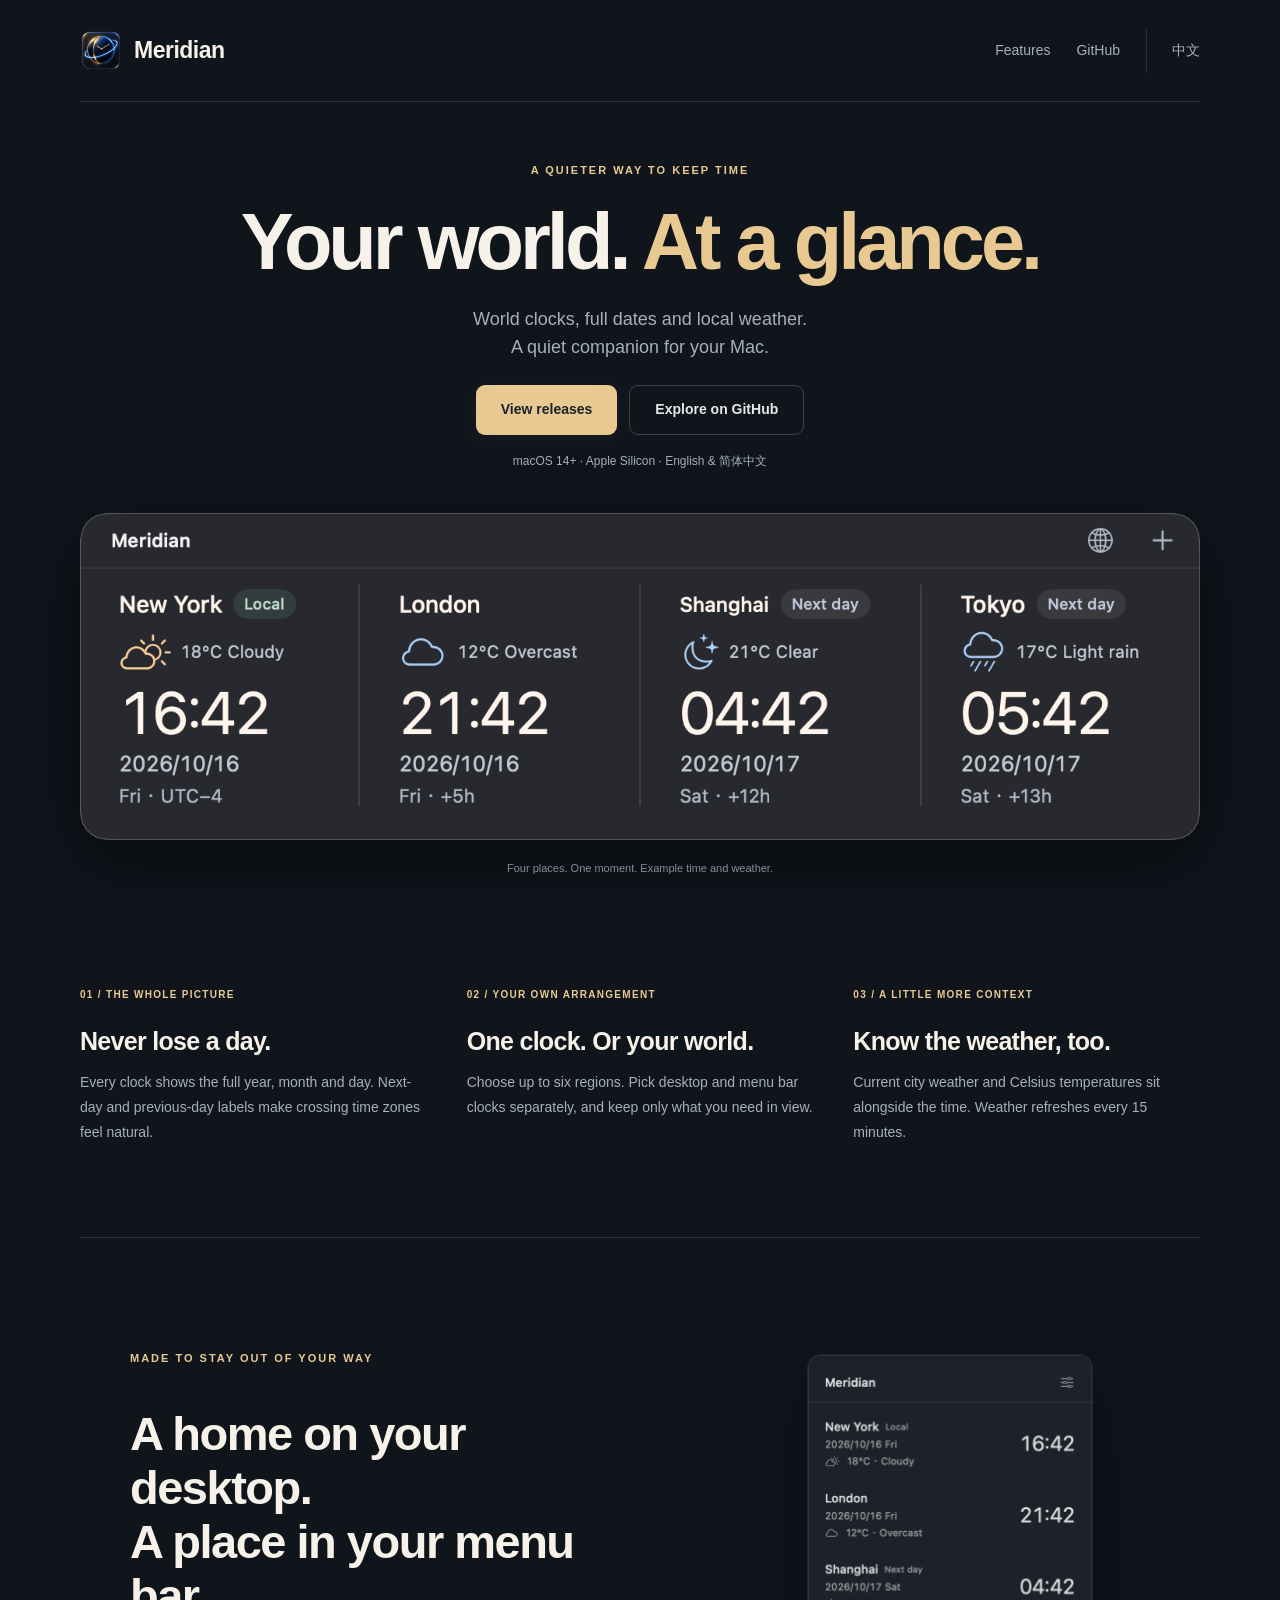
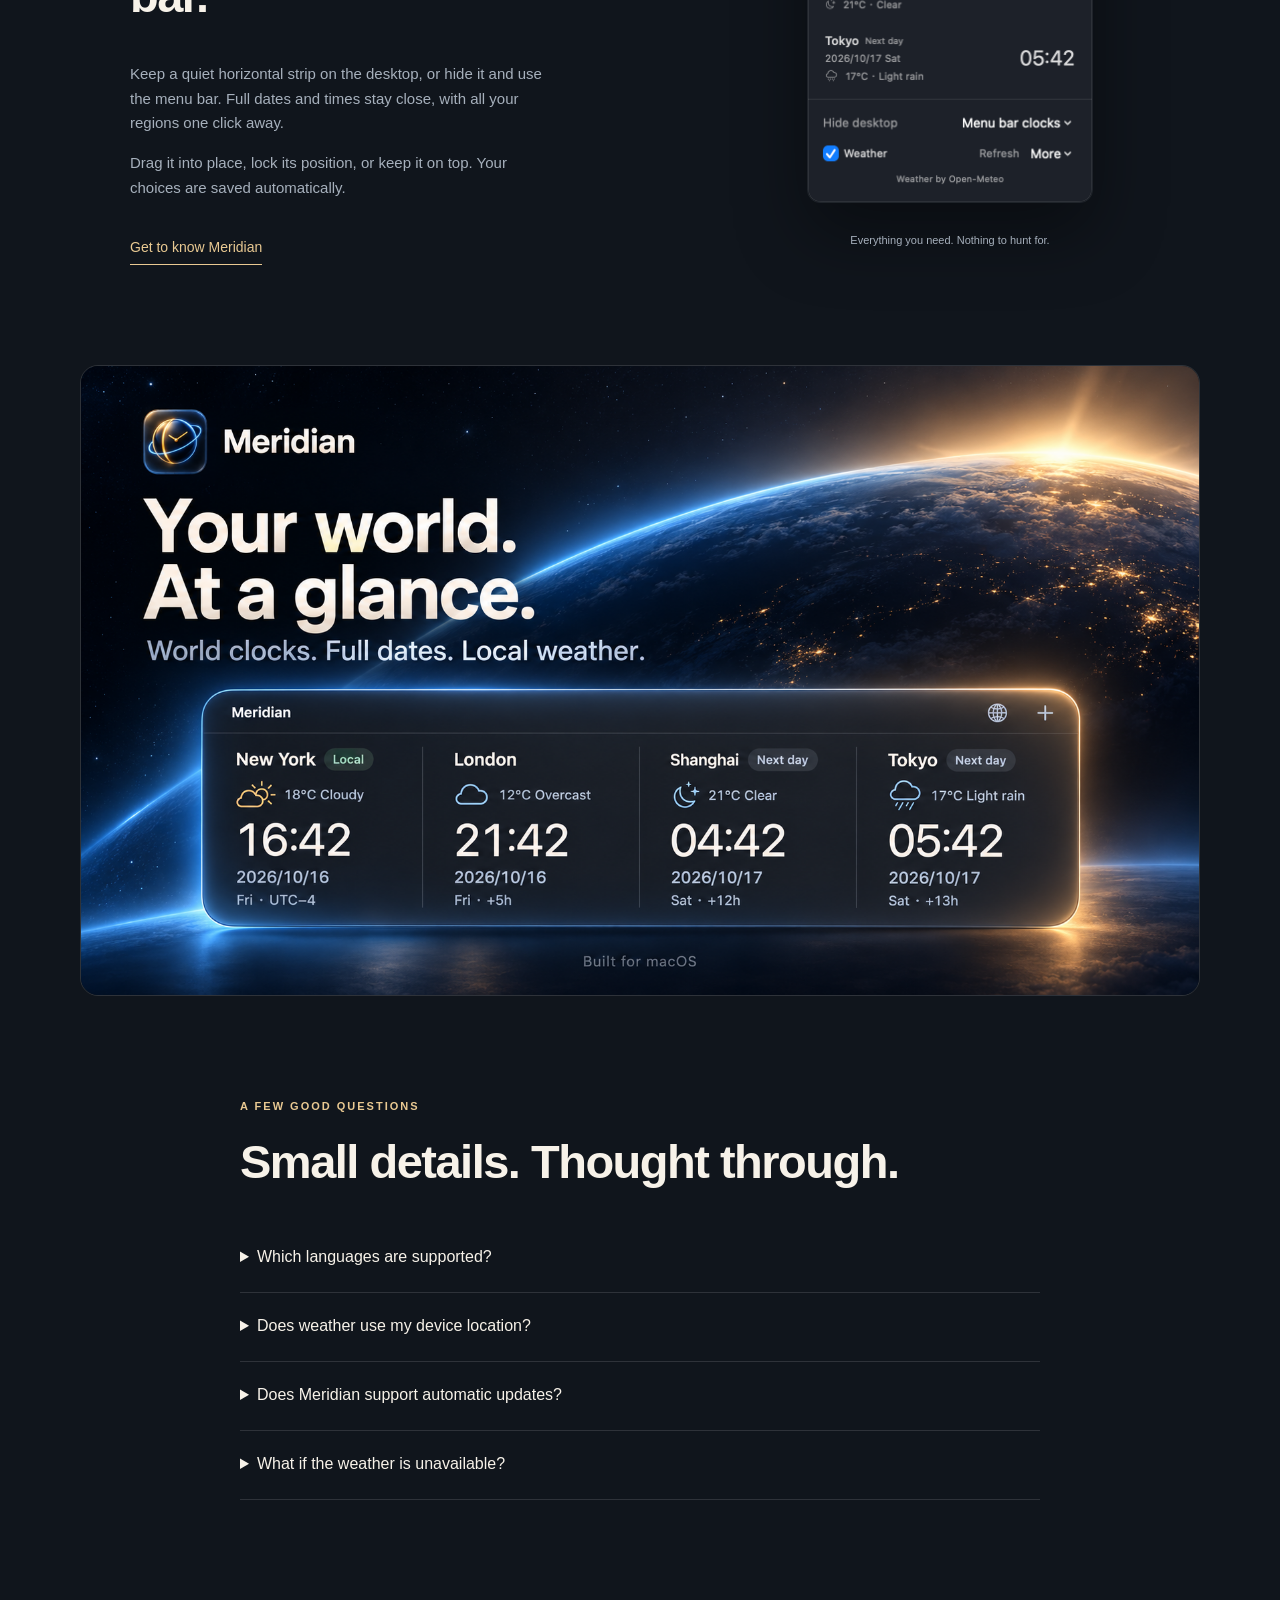
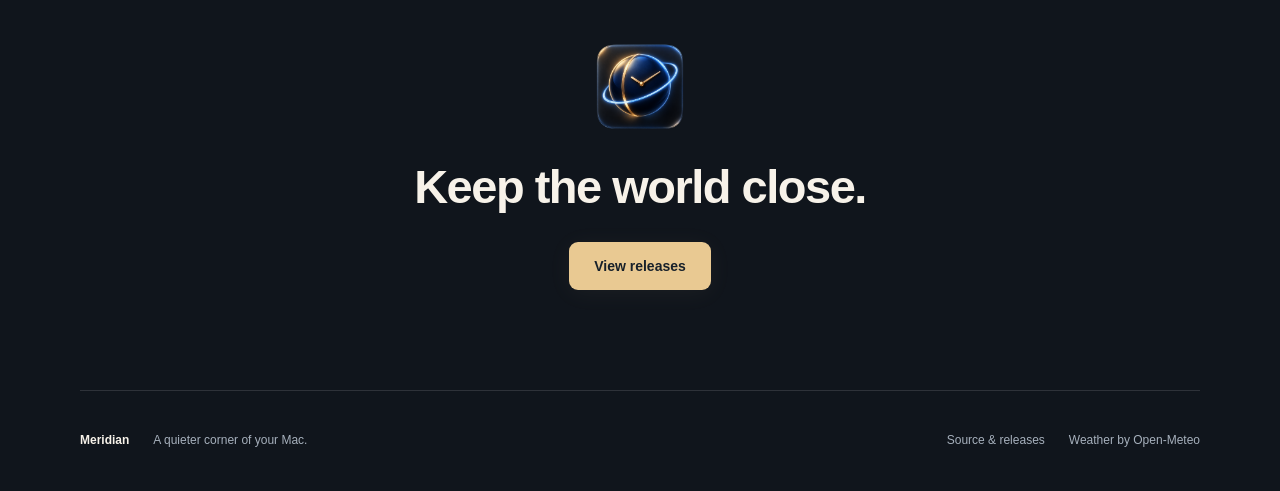
==== docs/index.html @ 450092c9 "Include Sparkle license and verified dropdown screenshot" ====
<!doctype html>
<html lang="en">
<head>
  <meta charset="utf-8"><meta name="viewport" content="width=device-width, initial-scale=1">
  <title>Meridian — Your world. At a glance.</title>
  <meta name="description" content="World clocks, full dates and local weather, on your Mac desktop and menu bar. English and Simplified Chinese.">
  <meta property="og:title" content="Meridian — Your world. At a glance.">
  <meta property="og:description" content="World clocks. Full dates. Local weather. Built for macOS.">
  <meta property="og:type" content="website"><meta property="og:url" content="https://etongle.github.io/Meridian/">
  <meta property="og:image" content="https://etongle.github.io/Meridian/assets/promo-en.png">
  <meta name="twitter:card" content="summary_large_image">
  <link rel="icon" href="assets/app-icon.png" type="image/png">
  <link rel="canonical" href="https://etongle.github.io/Meridian/">
  <link rel="stylesheet" href="style.css"><script defer src="site.js"></script>
</head>
<body>
<a class="skip" href="#main" data-i18n="skip">Skip to content</a>
<header class="nav wrap"><a class="wordmark" href="#" aria-label="Meridian home"><img src="assets/app-icon.png" alt="" width="42" height="42">Meridian</a><nav aria-label="Main navigation"><a href="#features" data-i18n="featuresNav">Features</a><a href="https://github.com/etongle/Meridian">GitHub</a><button id="language" type="button" aria-label="Switch to Simplified Chinese">中文</button></nav></header>
<main id="main">
<section class="hero wrap">
  <p class="eyebrow" data-i18n="eyebrow">A QUIETER WAY TO KEEP TIME</p>
  <h1 data-i18n="headline">Your world.<br><span>At a glance.</span></h1>
  <p class="intro" data-i18n="intro">World clocks, full dates and local weather.<br>A quiet companion for your Mac.</p>
  <div class="actions"><a class="button primary download-link" href="https://github.com/etongle/Meridian/releases" data-i18n="download">View releases</a><a class="button secondary" href="https://github.com/etongle/Meridian" data-i18n="source">Explore on GitHub</a></div>
  <p class="requirements" data-i18n="requirements">macOS 14+ · Apple Silicon · English & 简体中文</p>
  <figure class="product"><img src="assets/widget.png" width="1440" height="420" alt="Meridian desktop widget showing New York, London, Shanghai and Tokyo with full dates and weather"><figcaption data-i18n="caption">Four places. One moment. Example time and weather.</figcaption></figure>
</section>
<section id="features" class="features wrap">
  <article><p class="number">01 / <span data-i18n="feature1Tag">THE WHOLE PICTURE</span></p><h2 data-i18n="feature1Title">Never lose a day.</h2><p data-i18n="feature1">Every clock shows the full year, month and day. Next-day and previous-day labels make crossing time zones feel natural.</p></article>
  <article><p class="number">02 / <span data-i18n="feature2Tag">YOUR OWN ARRANGEMENT</span></p><h2 data-i18n="feature2Title">One clock. Or your world.</h2><p data-i18n="feature2">Choose up to six regions. Pick desktop and menu bar clocks separately, and keep only what you need in view.</p></article>
  <article><p class="number">03 / <span data-i18n="feature3Tag">A LITTLE MORE CONTEXT</span></p><h2 data-i18n="feature3Title">Know the weather, too.</h2><p data-i18n="feature3">Current city weather and Celsius temperatures sit alongside the time. Weather refreshes every 15 minutes.</p></article>
</section>
<section class="story wrap"><div><p class="eyebrow" data-i18n="storyTag">MADE TO STAY OUT OF YOUR WAY</p><h2 data-i18n="storyTitle">A home on your desktop.<br>A place in your menu bar.</h2><p data-i18n="storyBody">Keep a quiet horizontal strip on the desktop, or hide it and use the menu bar. Full dates and times stay close, with all your regions one click away.</p><p data-i18n="storyBody2">Drag it into place, lock its position, or keep it on top. Your choices are saved automatically.</p><a class="text-link" href="https://github.com/etongle/Meridian#getting-started" data-i18n="gettingStarted">Get to know Meridian</a></div><figure class="detail"><img src="assets/widget-popover.png" alt="Meridian menu bar panel with full dates, times and weather" loading="lazy" width="572" height="900"><figcaption data-i18n="detailCaption">Everything you need. Nothing to hunt for.</figcaption></figure></section>
<section class="campaign wrap"><img id="campaign-image" src="assets/promo-en.png" alt="Meridian launch artwork: your world at a glance" loading="lazy" width="1672" height="941"></section>
<section class="faq wrap"><p class="eyebrow" data-i18n="faqTag">A FEW GOOD QUESTIONS</p><h2 data-i18n="faqTitle">Small details. Thought through.</h2>
<details><summary data-i18n="q1">Which languages are supported?</summary><p data-i18n="a1">English is the default. Switch to Simplified Chinese in Settings without restarting the app.</p></details>
<details><summary data-i18n="q2">Does weather use my device location?</summary><p data-i18n="a2">No location permission is requested. Weather comes from Open-Meteo for each clock’s city. The local clock uses the city represented by your system time zone.</p></details>
<details><summary data-i18n="q3">Does Meridian support automatic updates?</summary><p data-i18n="a3">Sparkle powers automatic update checks and optional background downloads. The signed update channel becomes available with the first configured release.</p></details>
<details><summary data-i18n="q4">What if the weather is unavailable?</summary><p data-i18n="a4">Your clocks keep running. Meridian labels unavailable or outdated weather clearly, and you can turn weather off at any time.</p></details>
</section>
<section class="closing wrap"><img src="assets/app-icon.png" width="96" height="96" alt="Meridian app icon" loading="lazy"><h2 data-i18n="closing">Keep the world close.</h2><a class="button primary download-link" href="https://github.com/etongle/Meridian/releases" data-i18n="download">View releases</a></section>
</main>
<footer class="wrap"><span>Meridian</span><p data-i18n="footer">A quieter corner of your Mac.</p><a href="https://github.com/etongle/Meridian" data-i18n="footerSource">Source & releases</a><a href="https://open-meteo.com/" data-i18n="weatherCredit">Weather by Open-Meteo</a></footer>
</body></html>
---- docs/style.css ----
:root{color-scheme:dark;--bg:#10151c;--fg:#f7f2e9;--muted:#a6b0bc;--gold:#e9c992;--line:#ffffff20;font-family:-apple-system,BlinkMacSystemFont,"Segoe UI",sans-serif;scroll-behavior:smooth}*{box-sizing:border-box}body{margin:0;background:var(--bg);color:var(--fg);font-size:16px;line-height:1.65}a{color:inherit;text-decoration:none}button,a,summary{-webkit-tap-highlight-color:transparent}button,summary{cursor:pointer}a:focus-visible,button:focus-visible,summary:focus-visible{outline:2px solid var(--gold);outline-offset:5px}.wrap{width:min(1120px,calc(100% - 64px));margin:auto}.nav{display:flex;align-items:center;justify-content:space-between;min-height:102px;border-bottom:1px solid var(--line)}.wordmark{display:flex;align-items:center;gap:12px;font-size:23px;font-weight:650;letter-spacing:-.5px}.wordmark img{object-fit:contain}nav{display:flex;align-items:center;gap:26px;font-size:14px}nav a,nav button{min-height:44px;display:inline-flex;align-items:center;color:var(--muted);transition:color .18s}nav a:hover,nav button:hover{color:var(--fg)}nav button{border:0;border-left:1px solid var(--line);padding:0 0 0 25px;background:none;font:inherit}.hero{text-align:center;padding-top:86px}.eyebrow,.number{font-size:11px;letter-spacing:2px;font-weight:600;color:var(--gold)}h1{font-size:clamp(64px,8.3vw,108px);line-height:1.04;letter-spacing:-6px;font-weight:600;margin:26px 0}h1 span{color:var(--gold)}.intro{color:var(--muted);font-size:21px;line-height:1.55}.actions{display:flex;gap:12px;justify-content:center;margin-top:30px}.button{display:inline-flex;justify-content:center;align-items:center;padding:12px 25px;border-radius:9px;min-height:48px;font-size:14px;font-weight:600;transition:background .18s,box-shadow .18s}.primary{background:var(--gold);color:#17202a;box-shadow:0 3px 25px #e9c9920e}.primary:hover{background:#f6dcae;box-shadow:0 3px 30px #e9c99225}.secondary{border:1px solid #ffffff30;color:#e3e7ec}.secondary:hover{background:#ffffff09}.requirements{margin-top:17px;font-size:12px;color:var(--muted)}figure{margin:0}.product{margin-top:70px}.product img{display:block;width:100%;height:auto;filter:drop-shadow(0 22px 38px #0007)}figcaption{font-size:11px;color:var(--muted);margin-top:19px}.features{display:grid;grid-template-columns:repeat(3,minmax(0,1fr));gap:40px;padding-top:100px;padding-bottom:92px;border-bottom:1px solid var(--line)}.features h2{font-size:25px;letter-spacing:-.7px;line-height:1.25;margin:22px 0 13px}.features p:not(.number){color:var(--muted);font-size:14px;line-height:1.8;margin:0}.number{font-size:10px;letter-spacing:1.3px}.story{display:grid;grid-template-columns:1.3fr 1fr;gap:100px;align-items:center;padding:100px 50px}.story h2,.faq h2,.closing h2{font-size:clamp(32px,4vw,47px);font-weight:550;letter-spacing:-1.5px;line-height:1.15}.story p:not(.eyebrow){font-size:15px;color:var(--muted);max-width:420px}.text-link{display:inline-block;margin-top:20px;padding-bottom:5px;border-bottom:1px solid var(--gold);font-size:14px;color:var(--gold)}.detail{text-align:center}.detail img{width:min(100%,286px);height:auto;border:1px solid #ffffff10;border-radius:13px;box-shadow:0 30px 70px #0006}.campaign img{width:100%;height:auto;display:block;border:1px solid var(--line);border-radius:18px}.faq{max-width:800px;padding:90px 0 40px}.faq h2{margin-top:20px;margin-bottom:35px}details{border-bottom:1px solid var(--line);padding:20px 0}summary{font-size:16px;min-height:28px}details p{color:var(--muted);font-size:14px;line-height:1.8;max-width:680px}.closing{text-align:center;padding:100px 0}.closing h2{margin:16px 0 28px}.closing img{object-fit:contain}footer{border-top:1px solid var(--line);display:flex;align-items:center;gap:24px;flex-wrap:wrap;padding:28px 0;font-size:12px;color:var(--muted)}footer span{color:var(--fg);font-weight:600}footer p{margin-right:auto}footer a:hover{color:var(--gold)}.skip{position:absolute;left:20px;top:-100px;z-index:10;background:var(--fg);color:var(--bg);padding:10px}.skip:focus{top:10px}@media(max-width:760px){.wrap{width:calc(100% - 40px)}.nav{min-height:86px}nav{gap:16px;font-size:12px}nav button{padding-left:16px}.wordmark{font-size:20px;gap:7px}.wordmark img{width:34px;height:34px}.hero{padding-top:64px}h1{letter-spacing:-3.5px}.intro{font-size:17px}.product{margin-top:45px}.features{grid-template-columns:1fr;gap:35px;padding:65px 0}.features h2{margin-top:12px}.story{grid-template-columns:1fr;gap:45px;padding:65px 0}.story p:not(.eyebrow){max-width:100%}.detail img{max-width:286px}.faq{padding-top:65px}.closing{padding:70px 0}.actions{flex-wrap:wrap}.campaign img{border-radius:10px}footer{gap:12px 20px}footer p{flex-basis:65%;margin:0}nav a:first-child{display:none}}@media(prefers-reduced-motion:reduce){:root{scroll-behavior:auto}*{transition:none!important}}

.icon-detail img{width:280px;max-width:100%;border:0;border-radius:0;box-shadow:none}
@media(min-width:1000px){.hero{padding-top:48px}h1{font-size:clamp(56px,6.2vw,84px);letter-spacing:-4px;margin:22px 0}h1 br{display:none}h1 span{margin-left:.18em}.intro{font-size:18px;margin:16px 0}.actions{margin-top:24px}.product{margin-top:42px}}
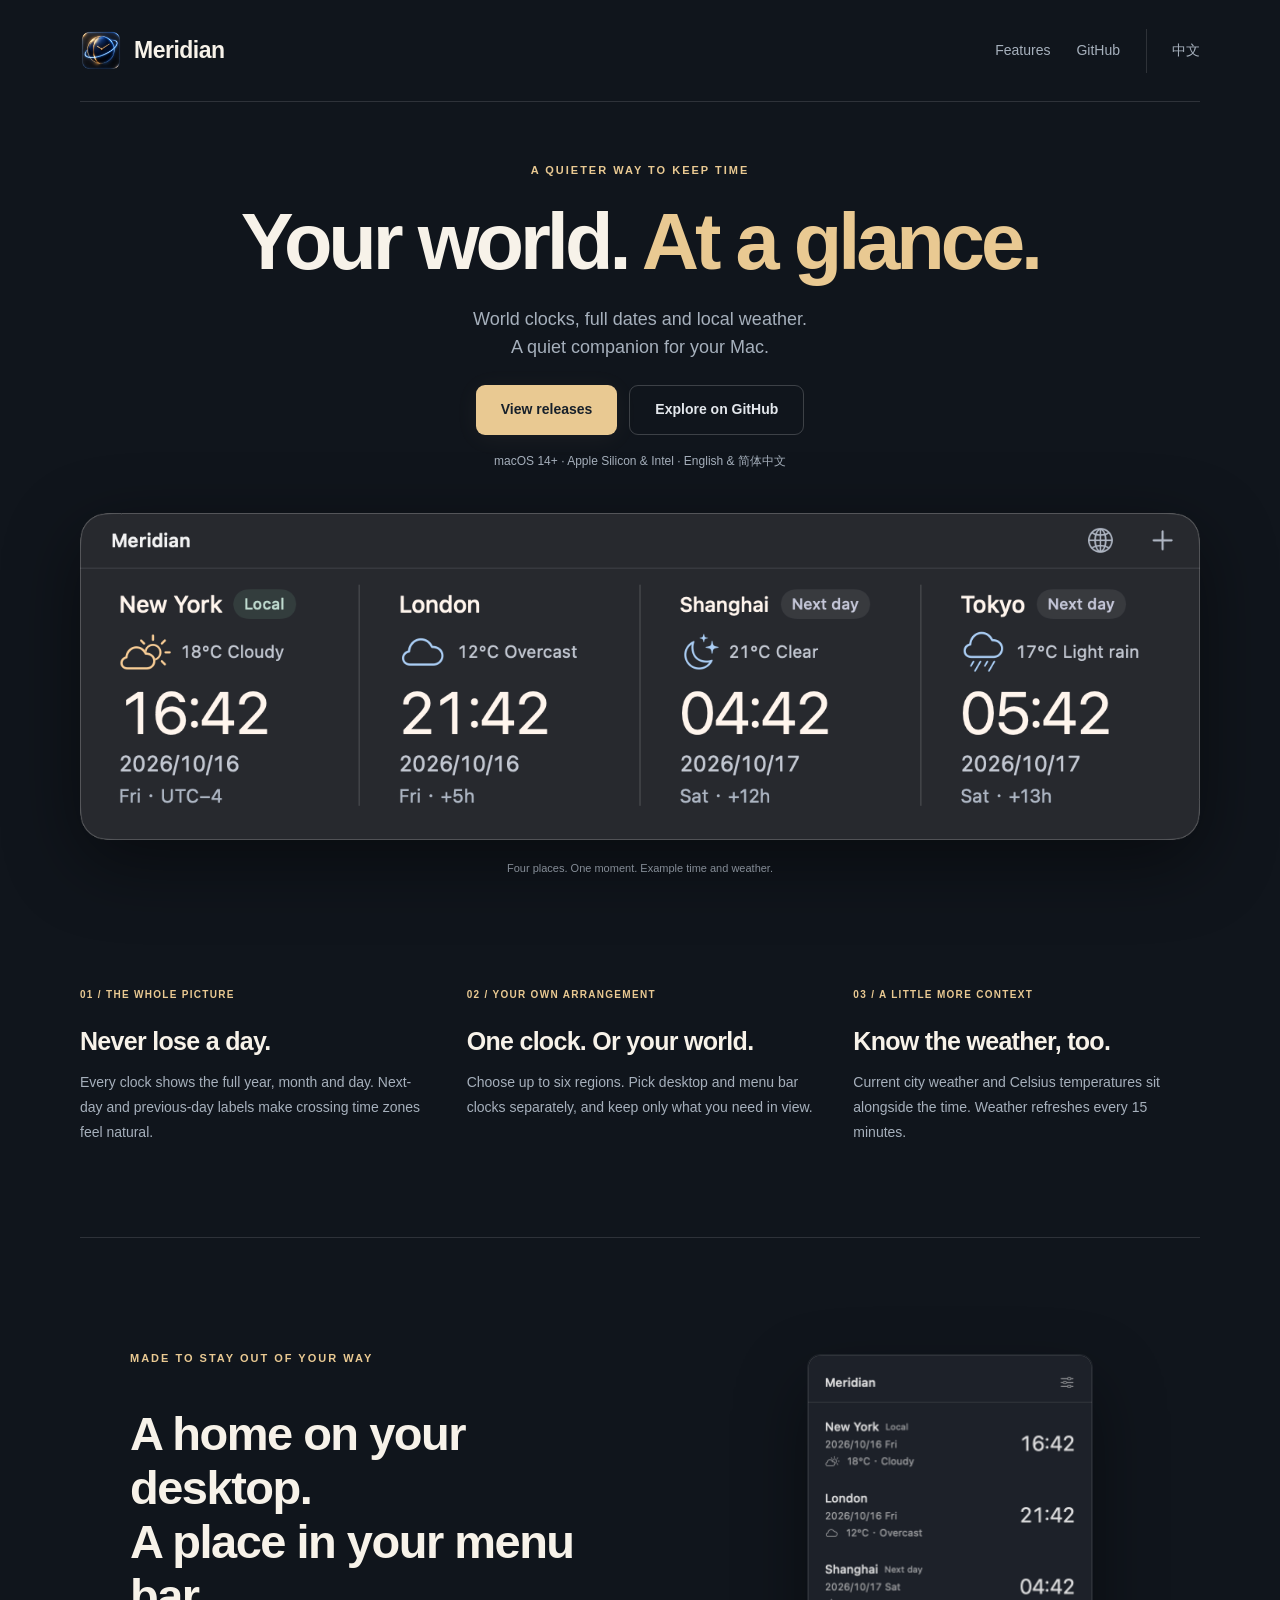
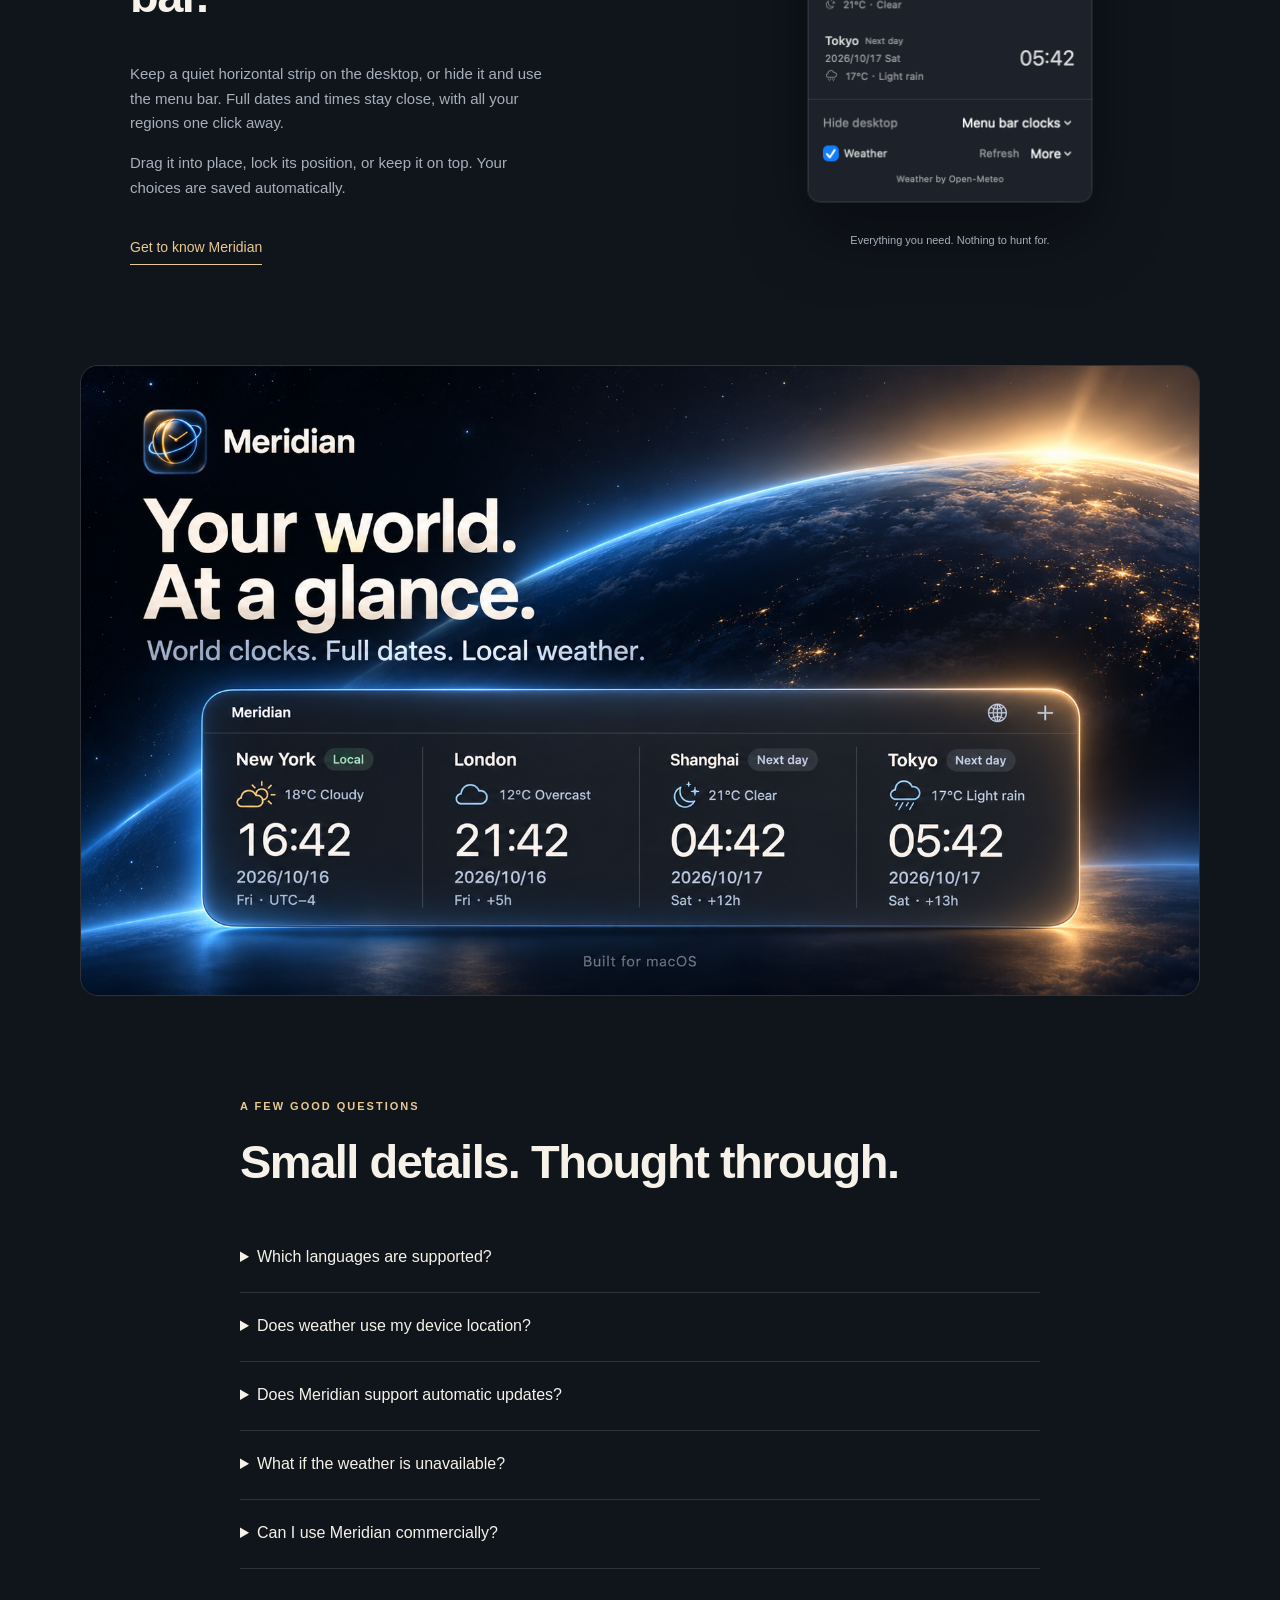
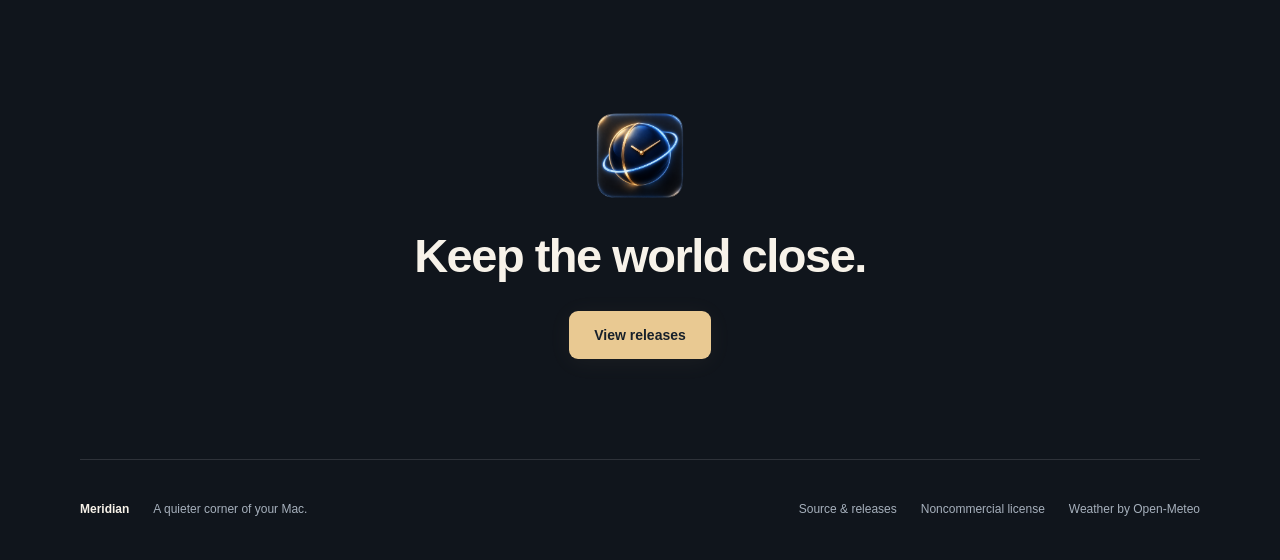
==== commit 02655e97: "Add noncommercial license and signed release distribution" ====
--- a/docs/index.html
+++ b/docs/index.html
@@ -22,7 +22,7 @@
   <h1 data-i18n="headline">Your world.<br><span>At a glance.</span></h1>
   <p class="intro" data-i18n="intro">World clocks, full dates and local weather.<br>A quiet companion for your Mac.</p>
   <div class="actions"><a class="button primary download-link" href="https://github.com/etongle/Meridian/releases" data-i18n="download">View releases</a><a class="button secondary" href="https://github.com/etongle/Meridian" data-i18n="source">Explore on GitHub</a></div>
-  <p class="requirements" data-i18n="requirements">macOS 14+ · Apple Silicon · English & 简体中文</p>
+  <p class="requirements" data-i18n="requirements">macOS 14+ · Apple Silicon & Intel · English & 简体中文</p>
   <figure class="product"><img src="assets/widget.png" width="1440" height="420" alt="Meridian desktop widget showing New York, London, Shanghai and Tokyo with full dates and weather"><figcaption data-i18n="caption">Four places. One moment. Example time and weather.</figcaption></figure>
 </section>
 <section id="features" class="features wrap">
@@ -35,10 +35,11 @@
 <section class="faq wrap"><p class="eyebrow" data-i18n="faqTag">A FEW GOOD QUESTIONS</p><h2 data-i18n="faqTitle">Small details. Thought through.</h2>
 <details><summary data-i18n="q1">Which languages are supported?</summary><p data-i18n="a1">English is the default. Switch to Simplified Chinese in Settings without restarting the app.</p></details>
 <details><summary data-i18n="q2">Does weather use my device location?</summary><p data-i18n="a2">No location permission is requested. Weather comes from Open-Meteo for each clock’s city. The local clock uses the city represented by your system time zone.</p></details>
-<details><summary data-i18n="q3">Does Meridian support automatic updates?</summary><p data-i18n="a3">Sparkle powers automatic update checks and optional background downloads. The signed update channel becomes available with the first configured release.</p></details>
+<details><summary data-i18n="q3">Does Meridian support automatic updates?</summary><p data-i18n="a3">Sparkle powers automatic update checks and optional background downloads. Release archives are signed and verified before installation.</p></details>
 <details><summary data-i18n="q4">What if the weather is unavailable?</summary><p data-i18n="a4">Your clocks keep running. Meridian labels unavailable or outdated weather clearly, and you can turn weather off at any time.</p></details>
+<details><summary data-i18n="q5">Can I use Meridian commercially?</summary><p data-i18n="a5">Meridian is available under PolyForm Noncommercial 1.0.0. Permitted noncommercial use, modification and redistribution are allowed under the license. Commercial use is not granted.</p></details>
 </section>
 <section class="closing wrap"><img src="assets/app-icon.png" width="96" height="96" alt="Meridian app icon" loading="lazy"><h2 data-i18n="closing">Keep the world close.</h2><a class="button primary download-link" href="https://github.com/etongle/Meridian/releases" data-i18n="download">View releases</a></section>
 </main>
-<footer class="wrap"><span>Meridian</span><p data-i18n="footer">A quieter corner of your Mac.</p><a href="https://github.com/etongle/Meridian" data-i18n="footerSource">Source & releases</a><a href="https://open-meteo.com/" data-i18n="weatherCredit">Weather by Open-Meteo</a></footer>
+<footer class="wrap"><span>Meridian</span><p data-i18n="footer">A quieter corner of your Mac.</p><a href="https://github.com/etongle/Meridian" data-i18n="footerSource">Source & releases</a><a href="https://github.com/etongle/Meridian/blob/main/LICENSE" data-i18n="license">Noncommercial license</a><a href="https://open-meteo.com/" data-i18n="weatherCredit">Weather by Open-Meteo</a></footer>
 </body></html>
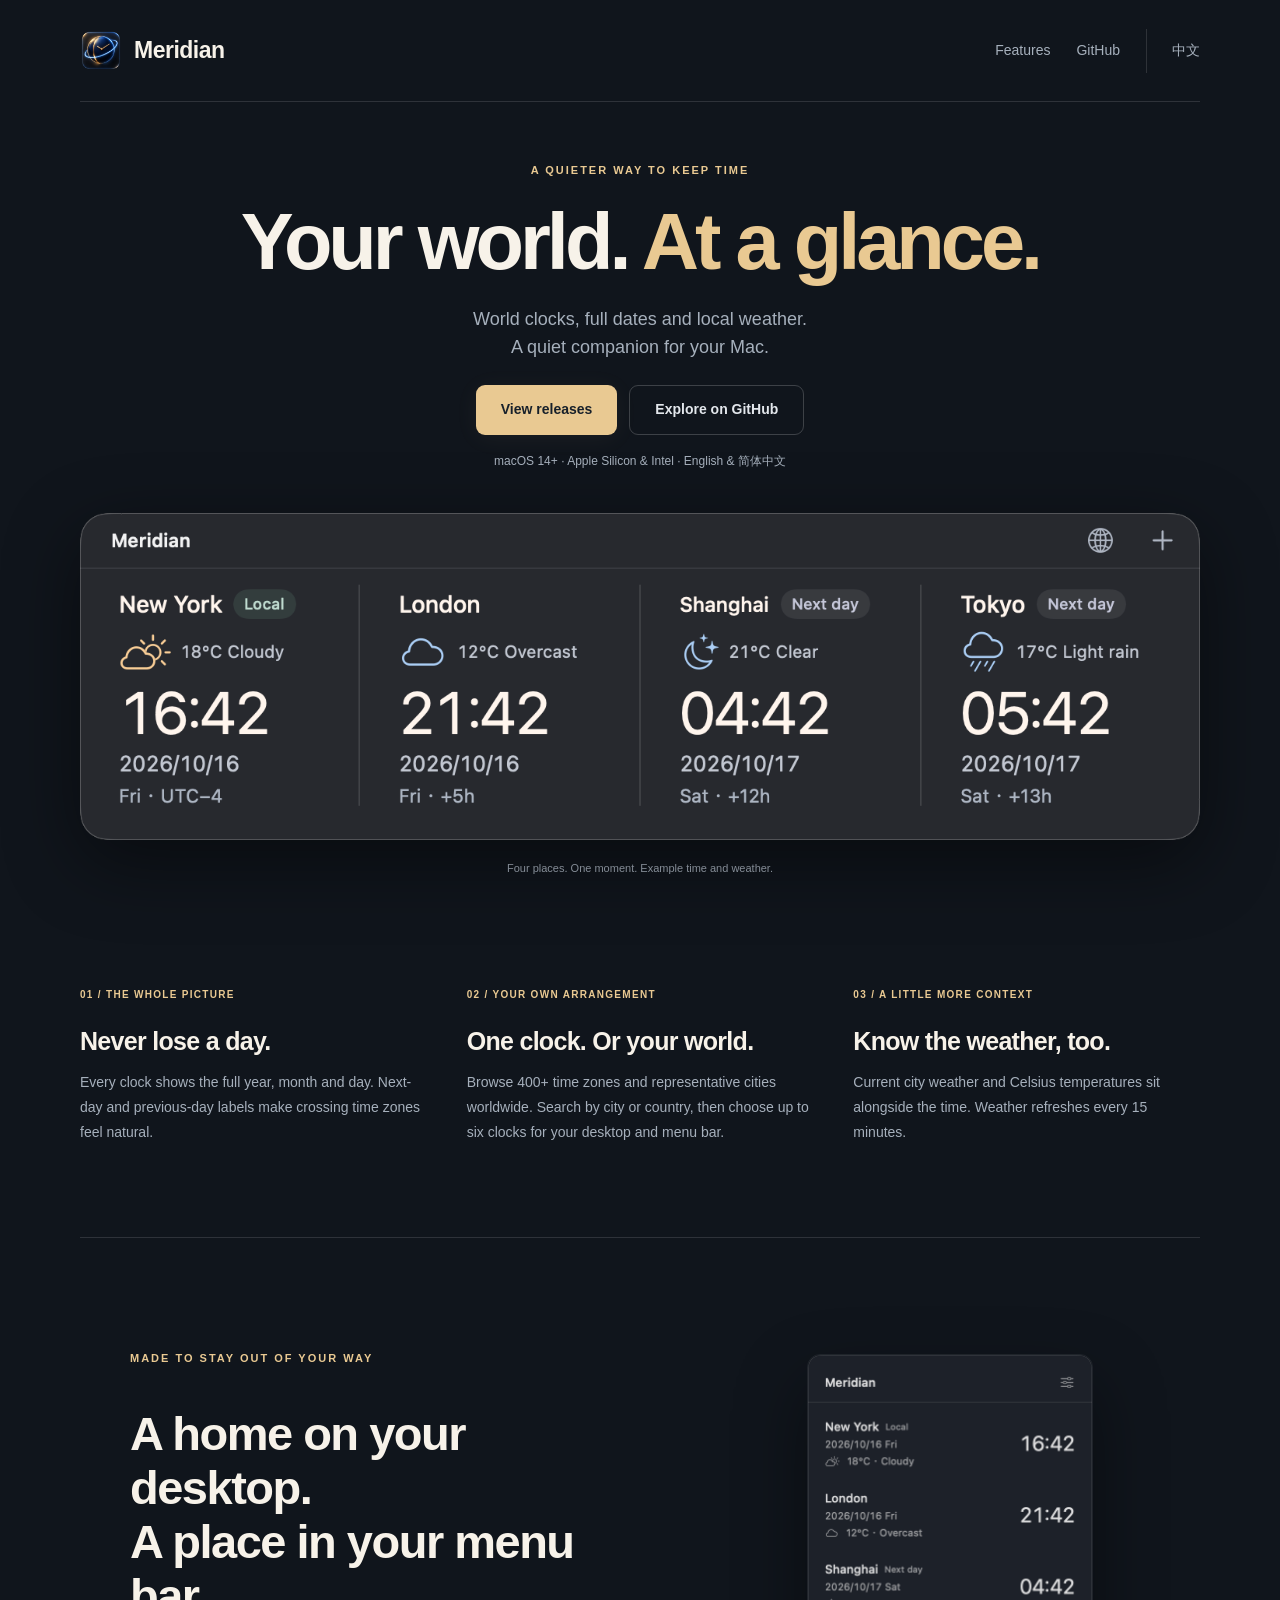
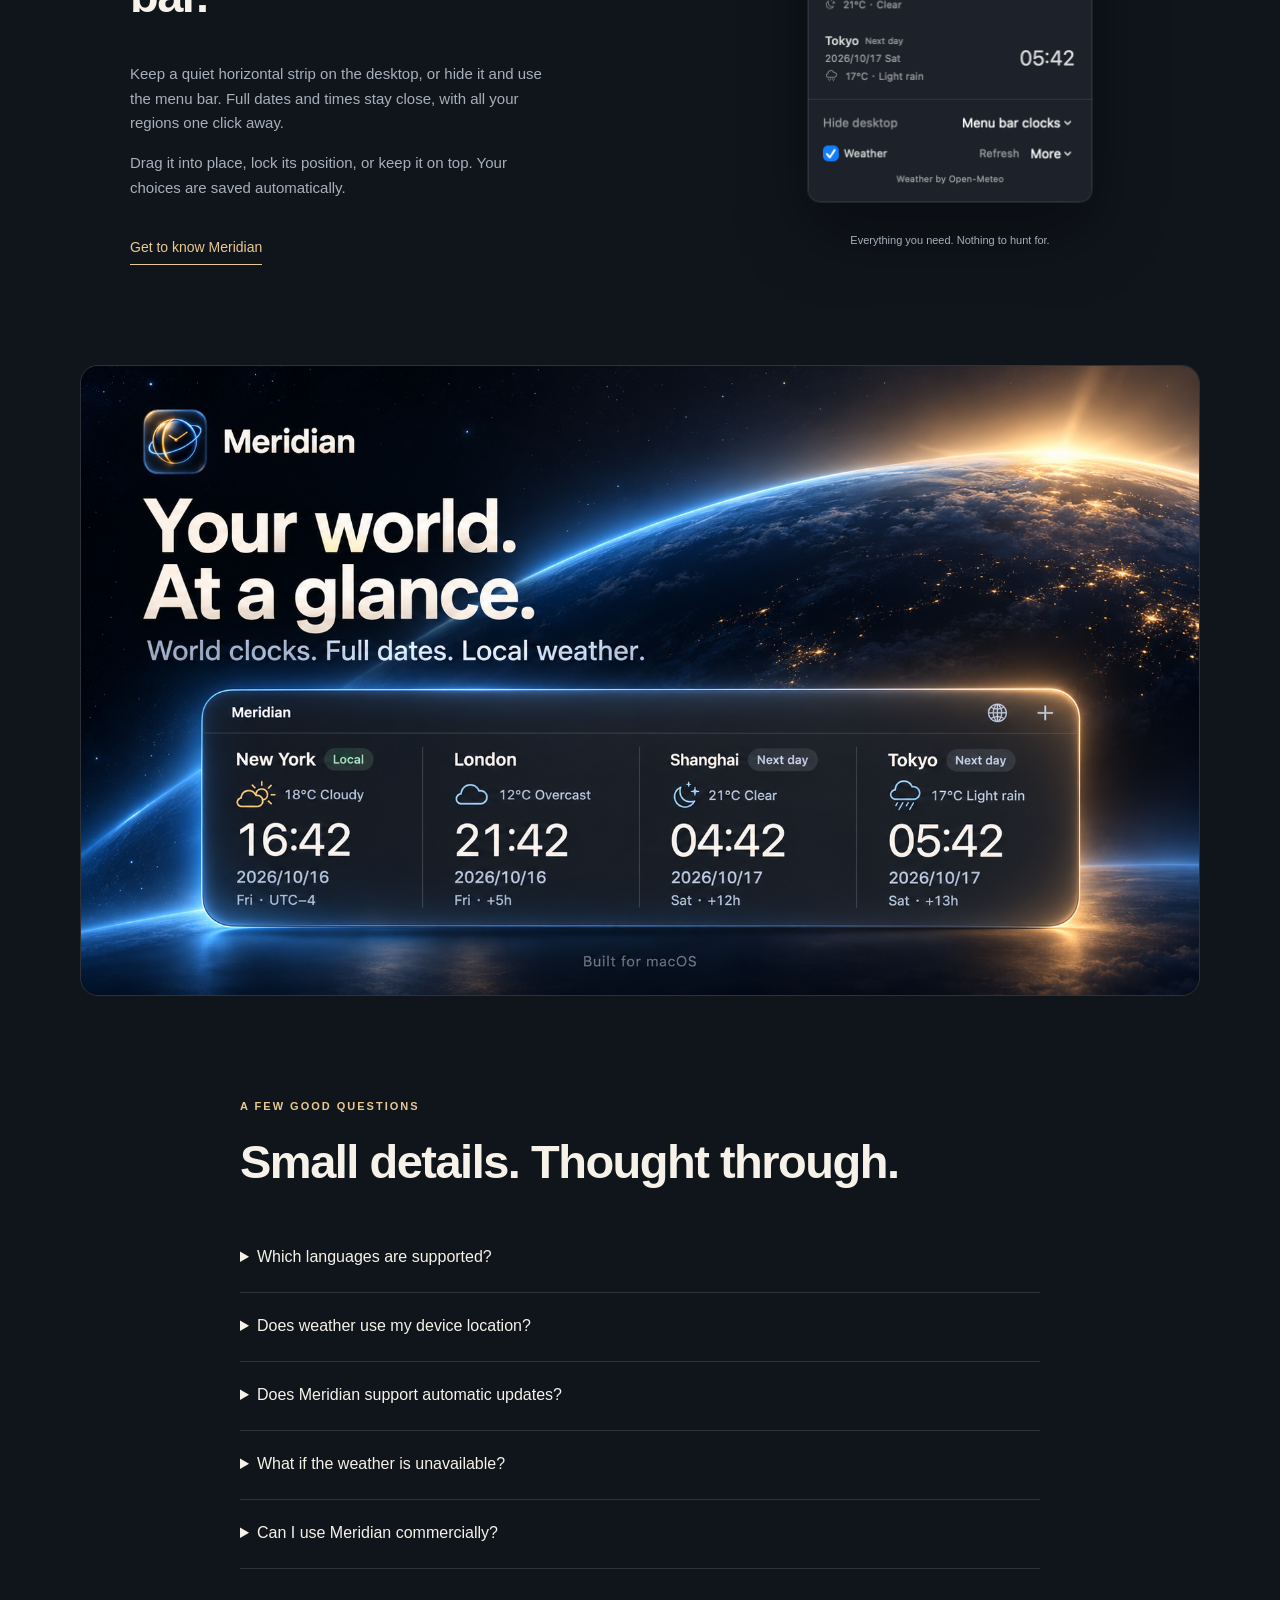
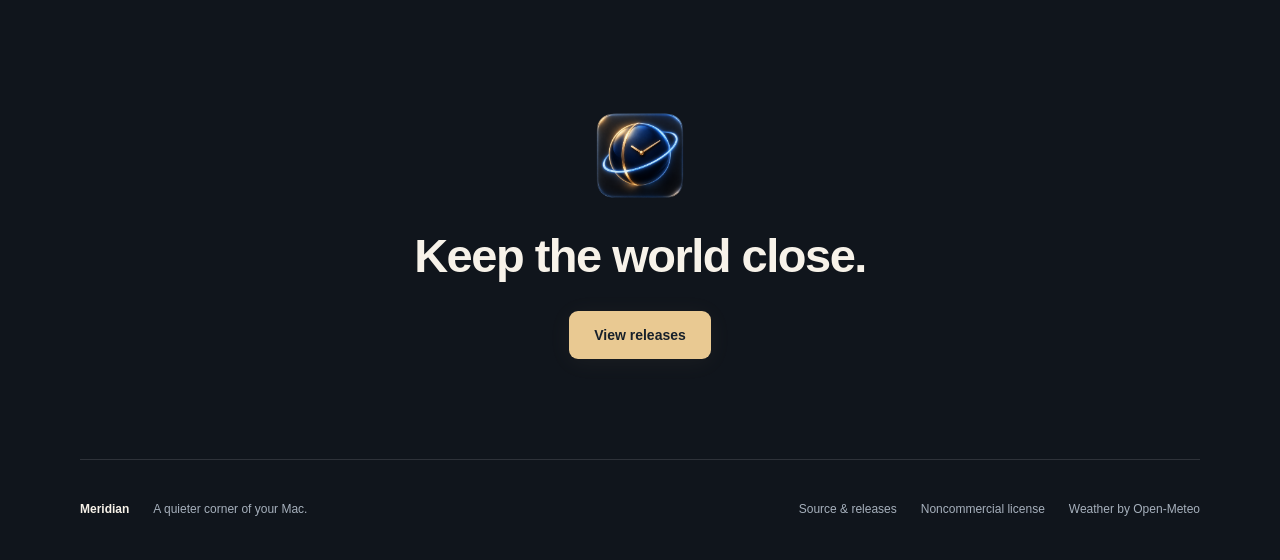
==== commit 4f6f0071: "Add worldwide region browsing and bilingual city and country search" ====
--- a/docs/index.html
+++ b/docs/index.html
@@ -27,7 +27,7 @@
 </section>
 <section id="features" class="features wrap">
   <article><p class="number">01 / <span data-i18n="feature1Tag">THE WHOLE PICTURE</span></p><h2 data-i18n="feature1Title">Never lose a day.</h2><p data-i18n="feature1">Every clock shows the full year, month and day. Next-day and previous-day labels make crossing time zones feel natural.</p></article>
-  <article><p class="number">02 / <span data-i18n="feature2Tag">YOUR OWN ARRANGEMENT</span></p><h2 data-i18n="feature2Title">One clock. Or your world.</h2><p data-i18n="feature2">Choose up to six regions. Pick desktop and menu bar clocks separately, and keep only what you need in view.</p></article>
+  <article><p class="number">02 / <span data-i18n="feature2Tag">YOUR OWN ARRANGEMENT</span></p><h2 data-i18n="feature2Title">One clock. Or your world.</h2><p data-i18n="feature2">Browse 400+ time zones and representative cities worldwide. Search by city or country, then choose up to six clocks for your desktop and menu bar.</p></article>
   <article><p class="number">03 / <span data-i18n="feature3Tag">A LITTLE MORE CONTEXT</span></p><h2 data-i18n="feature3Title">Know the weather, too.</h2><p data-i18n="feature3">Current city weather and Celsius temperatures sit alongside the time. Weather refreshes every 15 minutes.</p></article>
 </section>
 <section class="story wrap"><div><p class="eyebrow" data-i18n="storyTag">MADE TO STAY OUT OF YOUR WAY</p><h2 data-i18n="storyTitle">A home on your desktop.<br>A place in your menu bar.</h2><p data-i18n="storyBody">Keep a quiet horizontal strip on the desktop, or hide it and use the menu bar. Full dates and times stay close, with all your regions one click away.</p><p data-i18n="storyBody2">Drag it into place, lock its position, or keep it on top. Your choices are saved automatically.</p><a class="text-link" href="https://github.com/etongle/Meridian#getting-started" data-i18n="gettingStarted">Get to know Meridian</a></div><figure class="detail"><img src="assets/widget-popover.png" alt="Meridian menu bar panel with full dates, times and weather" loading="lazy" width="572" height="900"><figcaption data-i18n="detailCaption">Everything you need. Nothing to hunt for.</figcaption></figure></section>
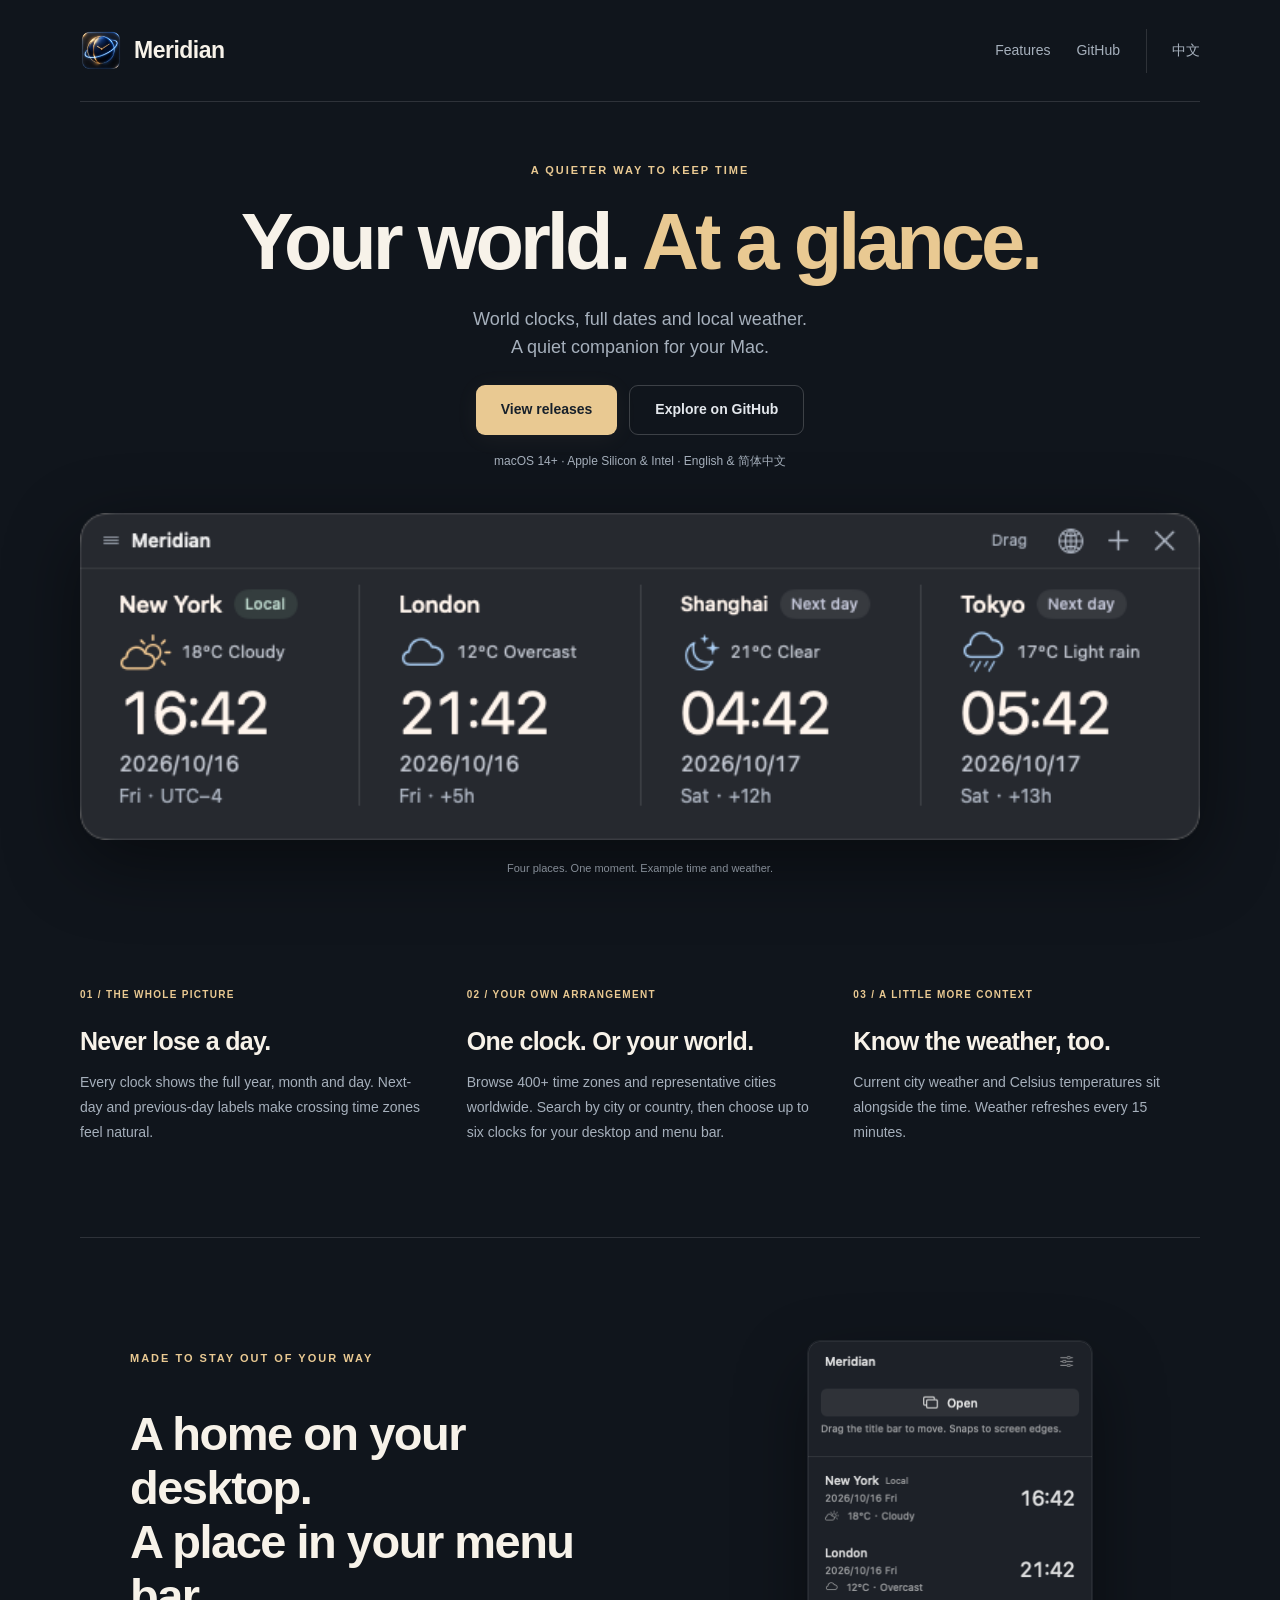
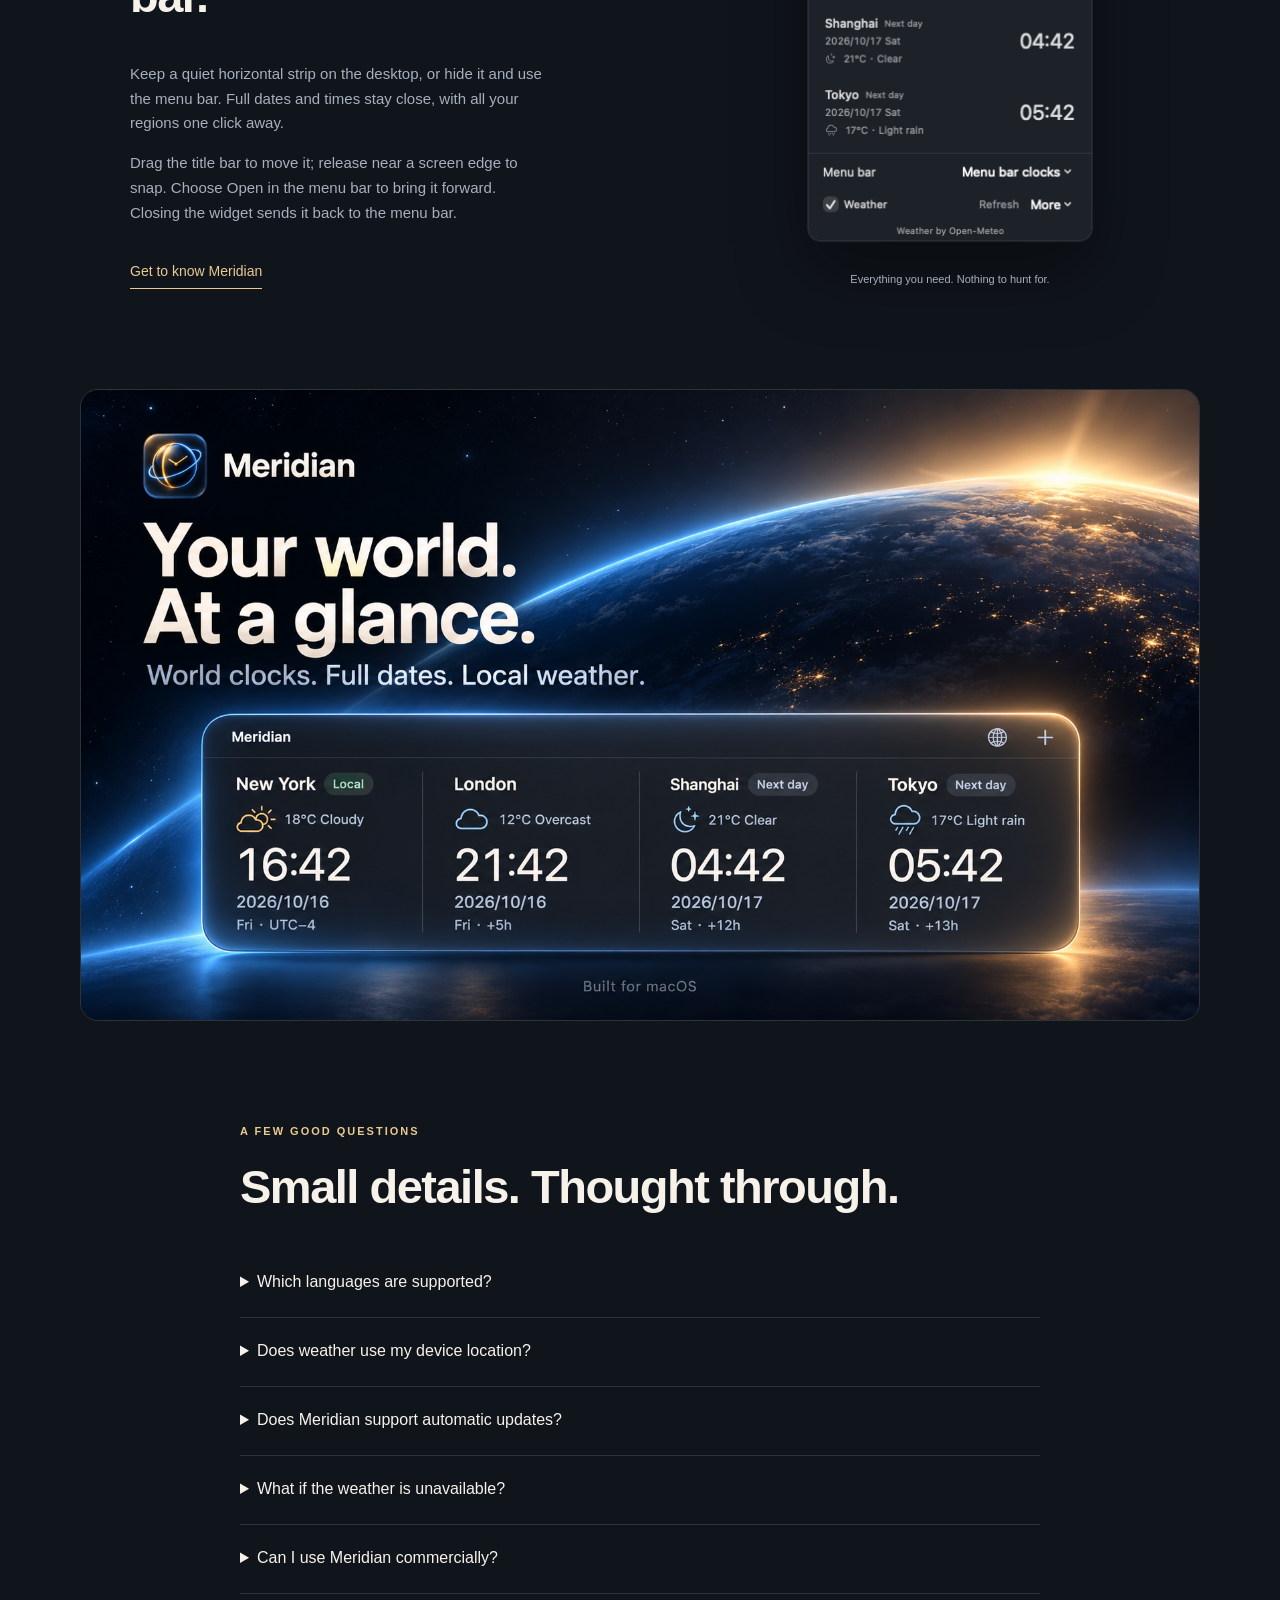
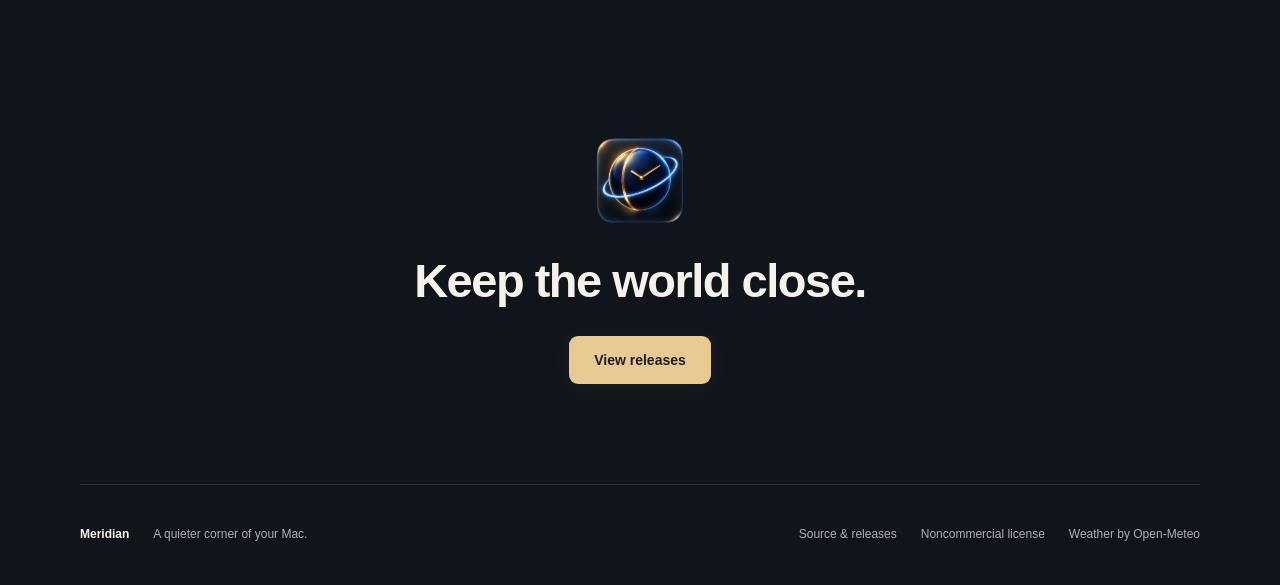
==== commit 5987dd73: "Add draggable snapping desktop clocks with Open and close-to-menu-bar actions" ====
--- a/docs/index.html
+++ b/docs/index.html
@@ -23,14 +23,14 @@
   <p class="intro" data-i18n="intro">World clocks, full dates and local weather.<br>A quiet companion for your Mac.</p>
   <div class="actions"><a class="button primary download-link" href="https://github.com/etongle/Meridian/releases" data-i18n="download">View releases</a><a class="button secondary" href="https://github.com/etongle/Meridian" data-i18n="source">Explore on GitHub</a></div>
   <p class="requirements" data-i18n="requirements">macOS 14+ · Apple Silicon & Intel · English & 简体中文</p>
-  <figure class="product"><img src="assets/widget.png" width="1440" height="420" alt="Meridian desktop widget showing New York, London, Shanghai and Tokyo with full dates and weather"><figcaption data-i18n="caption">Four places. One moment. Example time and weather.</figcaption></figure>
+  <figure class="product"><img src="assets/widget.png" width="720" height="210" alt="Meridian desktop widget showing New York, London, Shanghai and Tokyo with full dates and weather"><figcaption data-i18n="caption">Four places. One moment. Example time and weather.</figcaption></figure>
 </section>
 <section id="features" class="features wrap">
   <article><p class="number">01 / <span data-i18n="feature1Tag">THE WHOLE PICTURE</span></p><h2 data-i18n="feature1Title">Never lose a day.</h2><p data-i18n="feature1">Every clock shows the full year, month and day. Next-day and previous-day labels make crossing time zones feel natural.</p></article>
   <article><p class="number">02 / <span data-i18n="feature2Tag">YOUR OWN ARRANGEMENT</span></p><h2 data-i18n="feature2Title">One clock. Or your world.</h2><p data-i18n="feature2">Browse 400+ time zones and representative cities worldwide. Search by city or country, then choose up to six clocks for your desktop and menu bar.</p></article>
   <article><p class="number">03 / <span data-i18n="feature3Tag">A LITTLE MORE CONTEXT</span></p><h2 data-i18n="feature3Title">Know the weather, too.</h2><p data-i18n="feature3">Current city weather and Celsius temperatures sit alongside the time. Weather refreshes every 15 minutes.</p></article>
 </section>
-<section class="story wrap"><div><p class="eyebrow" data-i18n="storyTag">MADE TO STAY OUT OF YOUR WAY</p><h2 data-i18n="storyTitle">A home on your desktop.<br>A place in your menu bar.</h2><p data-i18n="storyBody">Keep a quiet horizontal strip on the desktop, or hide it and use the menu bar. Full dates and times stay close, with all your regions one click away.</p><p data-i18n="storyBody2">Drag it into place, lock its position, or keep it on top. Your choices are saved automatically.</p><a class="text-link" href="https://github.com/etongle/Meridian#getting-started" data-i18n="gettingStarted">Get to know Meridian</a></div><figure class="detail"><img src="assets/widget-popover.png" alt="Meridian menu bar panel with full dates, times and weather" loading="lazy" width="572" height="900"><figcaption data-i18n="detailCaption">Everything you need. Nothing to hunt for.</figcaption></figure></section>
+<section class="story wrap"><div><p class="eyebrow" data-i18n="storyTag">MADE TO STAY OUT OF YOUR WAY</p><h2 data-i18n="storyTitle">A home on your desktop.<br>A place in your menu bar.</h2><p data-i18n="storyBody">Keep a quiet horizontal strip on the desktop, or hide it and use the menu bar. Full dates and times stay close, with all your regions one click away.</p><p data-i18n="storyBody2">Drag the title bar to move it; release near a screen edge to snap. Choose Open in the menu bar to bring it forward. Closing the widget sends it back to the menu bar.</p><a class="text-link" href="https://github.com/etongle/Meridian#getting-started" data-i18n="gettingStarted">Get to know Meridian</a></div><figure class="detail"><img src="assets/widget-popover.png" alt="Meridian menu bar panel with full dates, times and weather" loading="lazy" width="286" height="504"><figcaption data-i18n="detailCaption">Everything you need. Nothing to hunt for.</figcaption></figure></section>
 <section class="campaign wrap"><img id="campaign-image" src="assets/promo-en.png" alt="Meridian launch artwork: your world at a glance" loading="lazy" width="1672" height="941"></section>
 <section class="faq wrap"><p class="eyebrow" data-i18n="faqTag">A FEW GOOD QUESTIONS</p><h2 data-i18n="faqTitle">Small details. Thought through.</h2>
 <details><summary data-i18n="q1">Which languages are supported?</summary><p data-i18n="a1">English is the default. Switch to Simplified Chinese in Settings without restarting the app.</p></details>
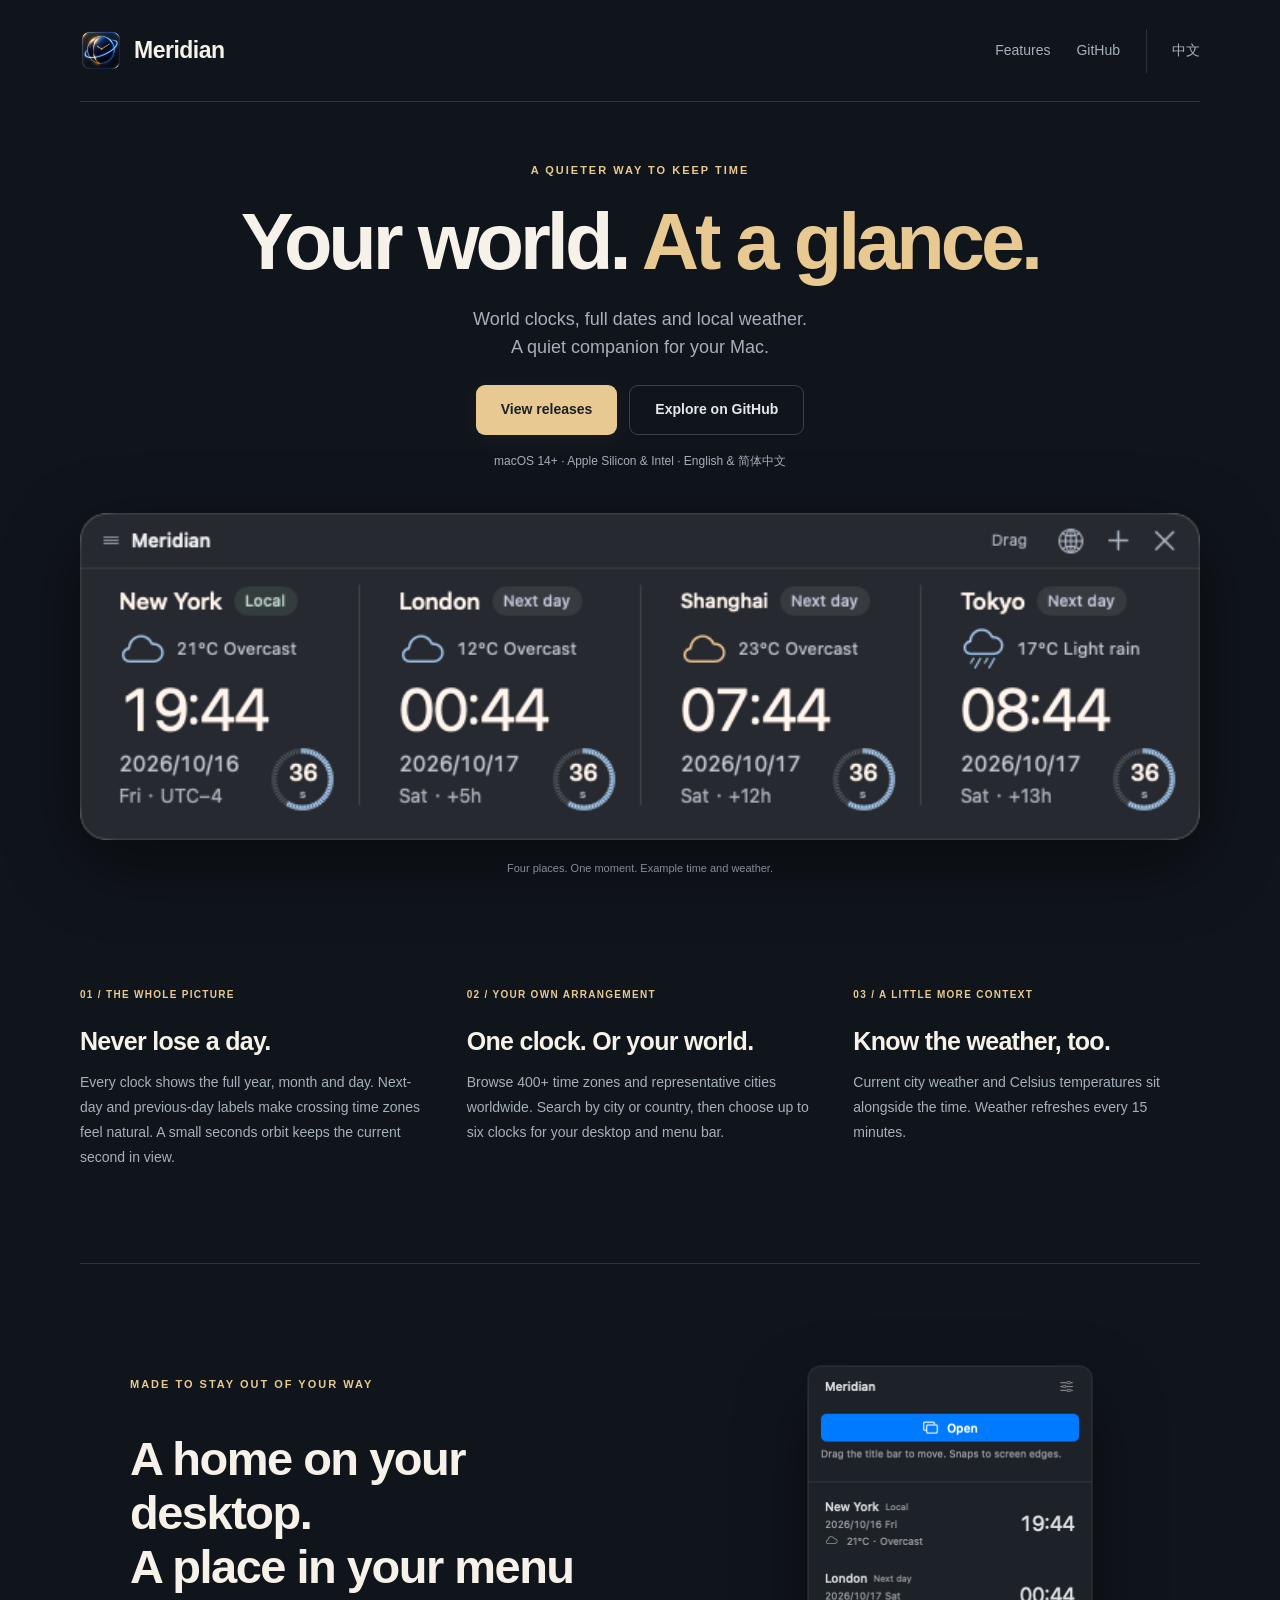
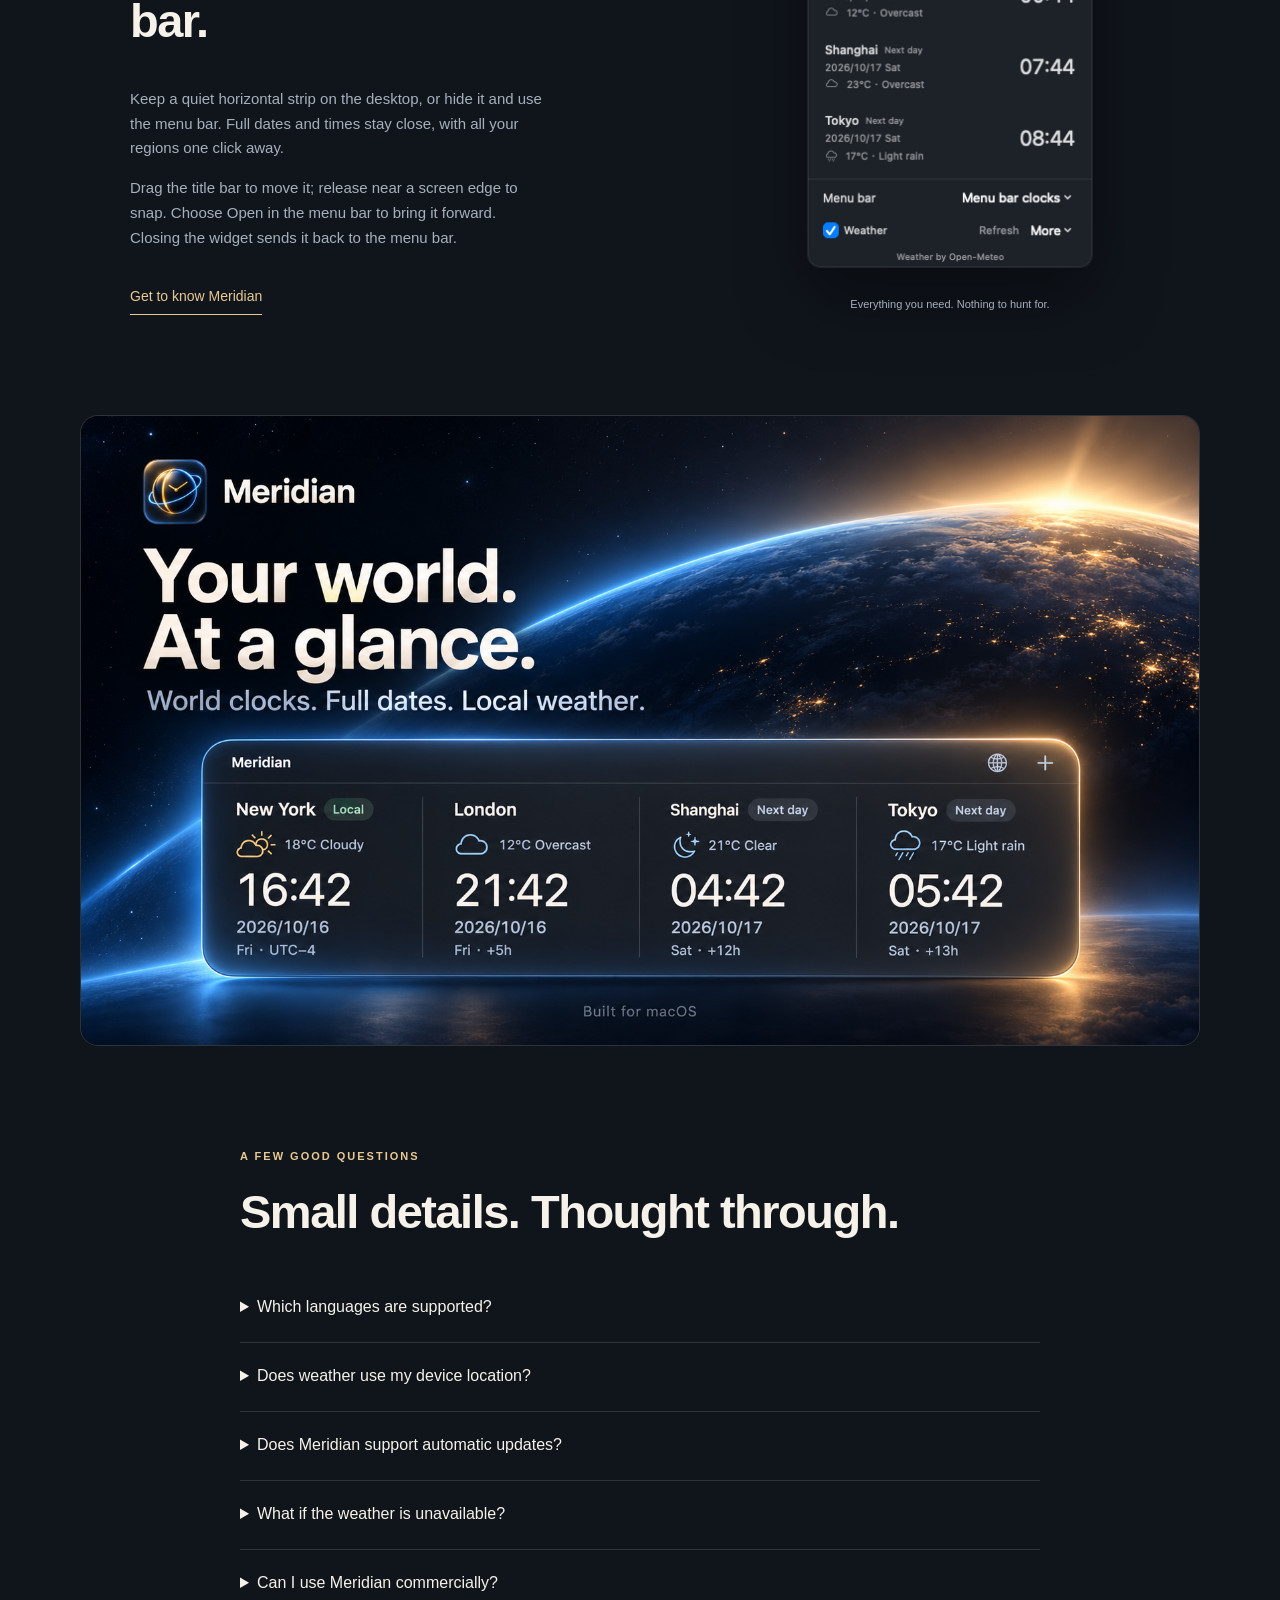
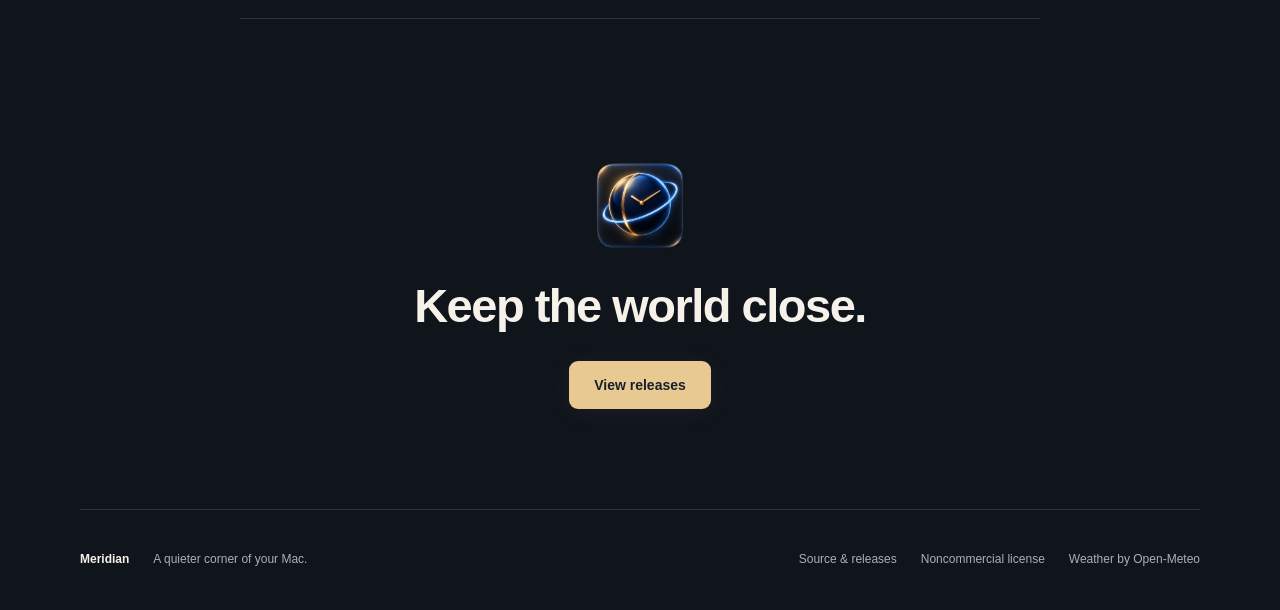
==== commit 516cc8dc: "Add synchronized seconds orbit to desktop clock dates" ====
--- a/docs/index.html
+++ b/docs/index.html
@@ -26,7 +26,7 @@
   <figure class="product"><img src="assets/widget.png" width="720" height="210" alt="Meridian desktop widget showing New York, London, Shanghai and Tokyo with full dates and weather"><figcaption data-i18n="caption">Four places. One moment. Example time and weather.</figcaption></figure>
 </section>
 <section id="features" class="features wrap">
-  <article><p class="number">01 / <span data-i18n="feature1Tag">THE WHOLE PICTURE</span></p><h2 data-i18n="feature1Title">Never lose a day.</h2><p data-i18n="feature1">Every clock shows the full year, month and day. Next-day and previous-day labels make crossing time zones feel natural.</p></article>
+  <article><p class="number">01 / <span data-i18n="feature1Tag">THE WHOLE PICTURE</span></p><h2 data-i18n="feature1Title">Never lose a day.</h2><p data-i18n="feature1">Every clock shows the full year, month and day. Next-day and previous-day labels make crossing time zones feel natural. A small seconds orbit keeps the current second in view.</p></article>
   <article><p class="number">02 / <span data-i18n="feature2Tag">YOUR OWN ARRANGEMENT</span></p><h2 data-i18n="feature2Title">One clock. Or your world.</h2><p data-i18n="feature2">Browse 400+ time zones and representative cities worldwide. Search by city or country, then choose up to six clocks for your desktop and menu bar.</p></article>
   <article><p class="number">03 / <span data-i18n="feature3Tag">A LITTLE MORE CONTEXT</span></p><h2 data-i18n="feature3Title">Know the weather, too.</h2><p data-i18n="feature3">Current city weather and Celsius temperatures sit alongside the time. Weather refreshes every 15 minutes.</p></article>
 </section>
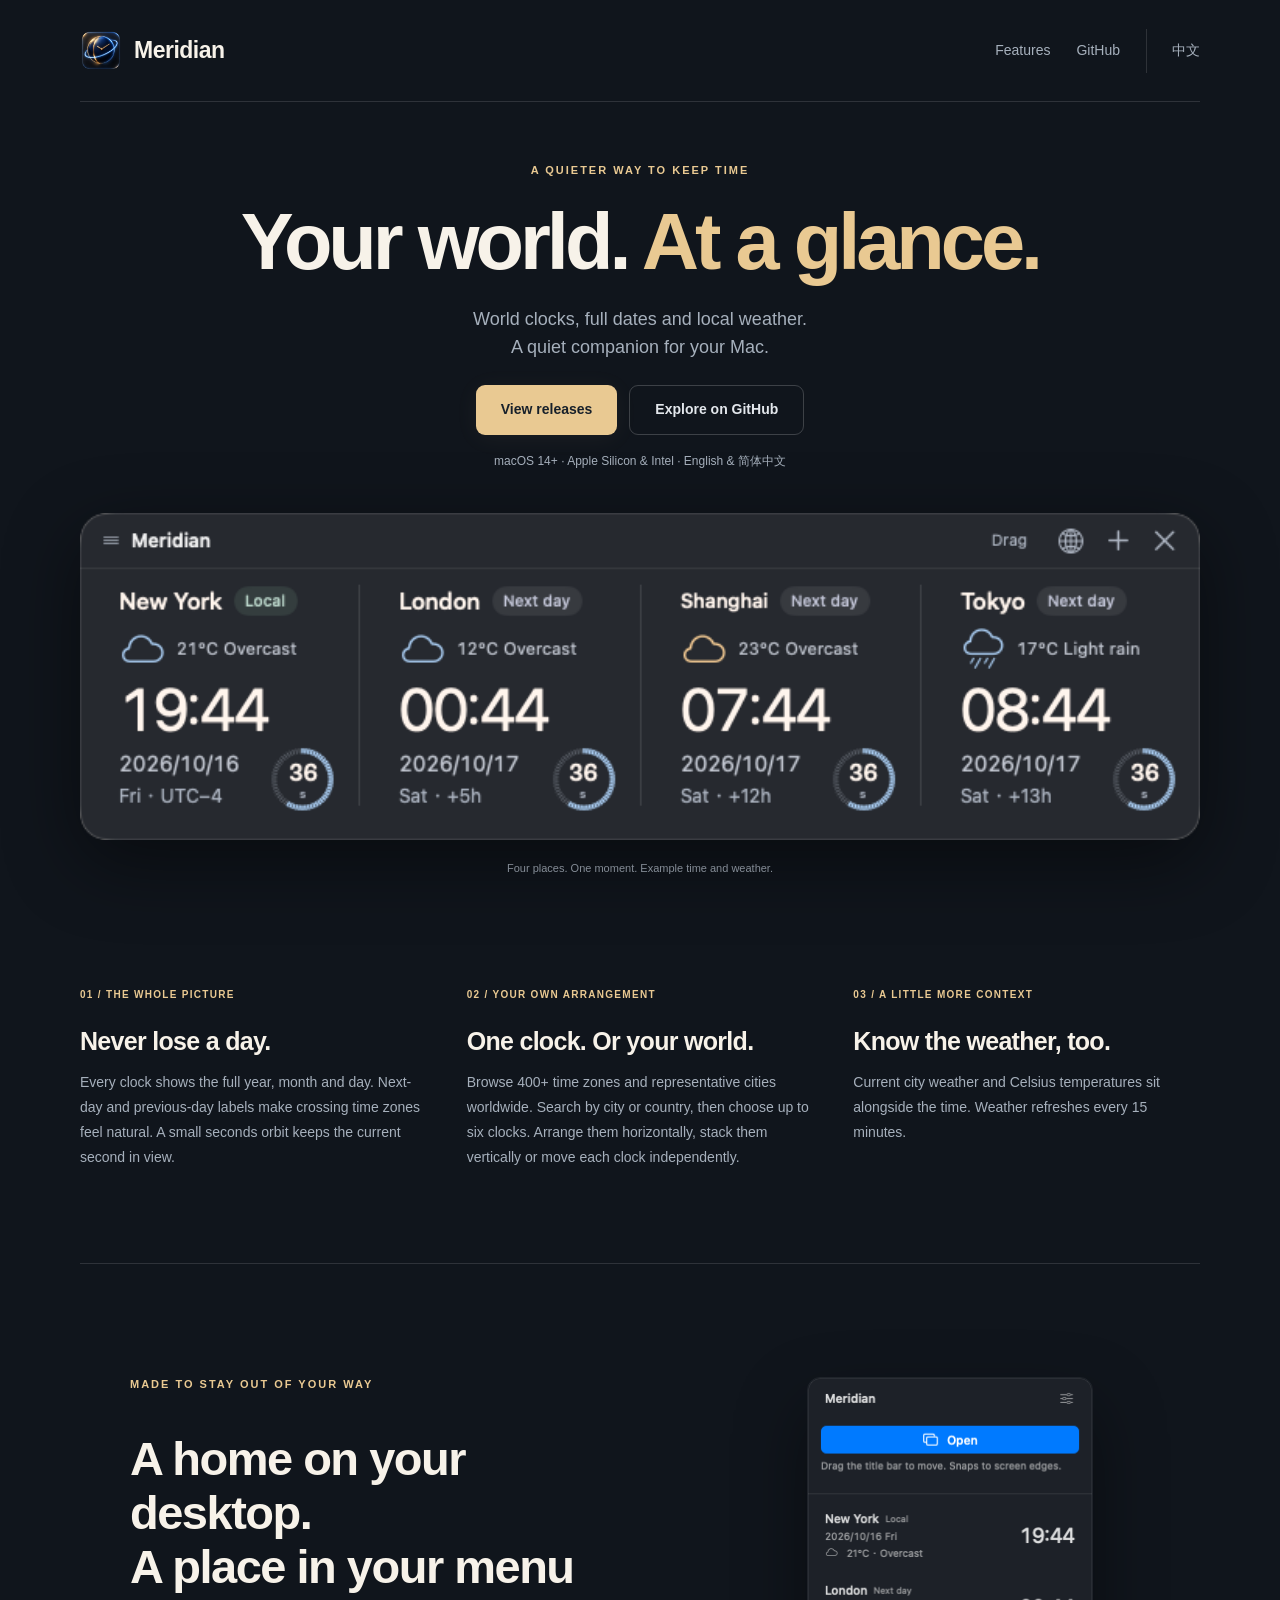
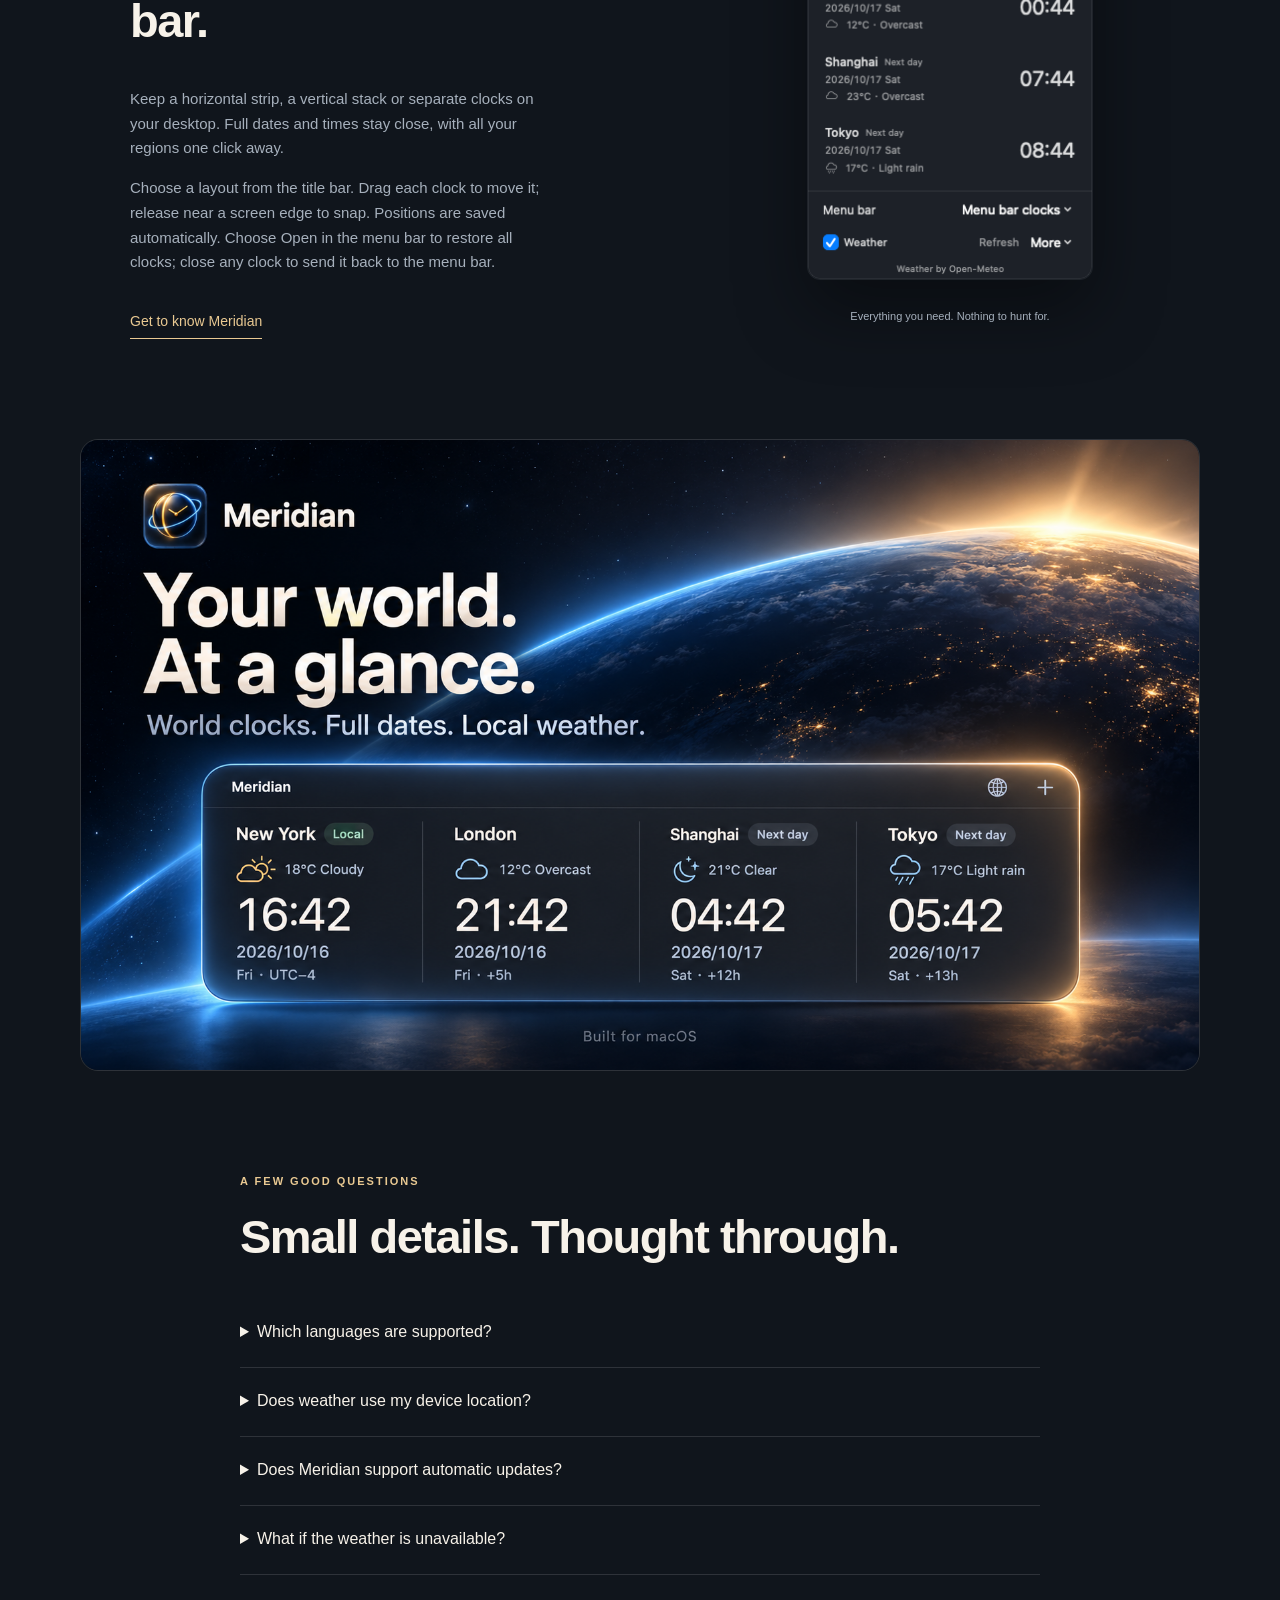
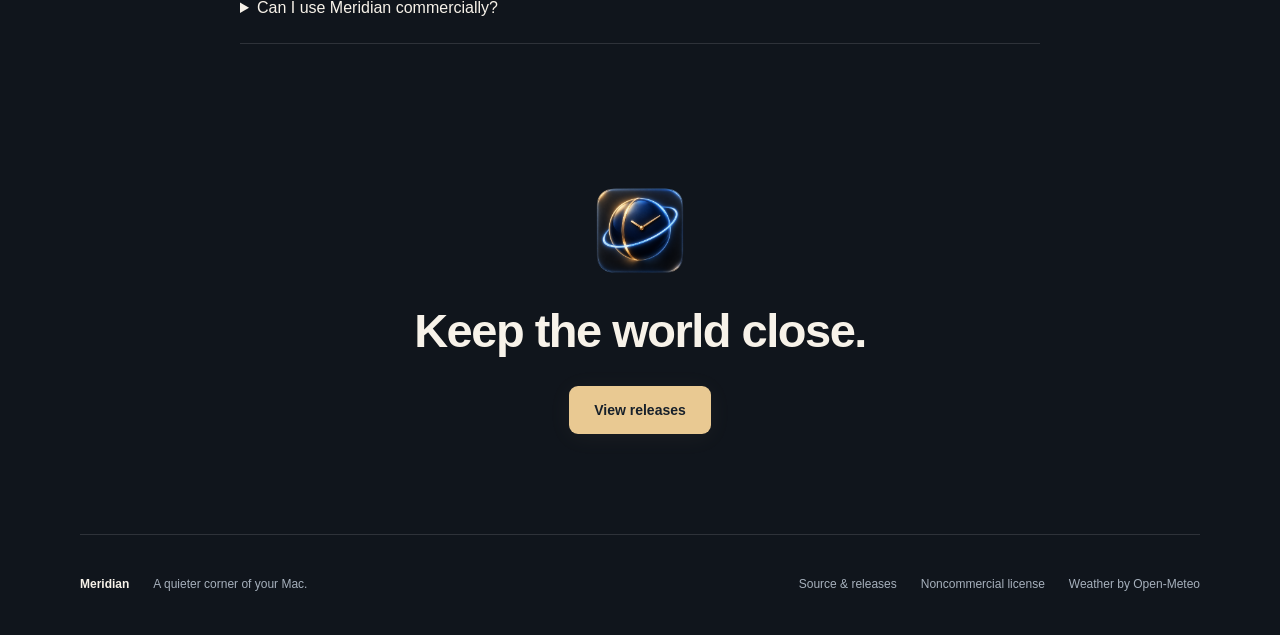
==== commit 98ce1bca: "Add vertical and independently movable desktop clocks" ====
--- a/docs/index.html
+++ b/docs/index.html
@@ -27,10 +27,10 @@
 </section>
 <section id="features" class="features wrap">
   <article><p class="number">01 / <span data-i18n="feature1Tag">THE WHOLE PICTURE</span></p><h2 data-i18n="feature1Title">Never lose a day.</h2><p data-i18n="feature1">Every clock shows the full year, month and day. Next-day and previous-day labels make crossing time zones feel natural. A small seconds orbit keeps the current second in view.</p></article>
-  <article><p class="number">02 / <span data-i18n="feature2Tag">YOUR OWN ARRANGEMENT</span></p><h2 data-i18n="feature2Title">One clock. Or your world.</h2><p data-i18n="feature2">Browse 400+ time zones and representative cities worldwide. Search by city or country, then choose up to six clocks for your desktop and menu bar.</p></article>
+  <article><p class="number">02 / <span data-i18n="feature2Tag">YOUR OWN ARRANGEMENT</span></p><h2 data-i18n="feature2Title">One clock. Or your world.</h2><p data-i18n="feature2">Browse 400+ time zones and representative cities worldwide. Search by city or country, then choose up to six clocks. Arrange them horizontally, stack them vertically or move each clock independently.</p></article>
   <article><p class="number">03 / <span data-i18n="feature3Tag">A LITTLE MORE CONTEXT</span></p><h2 data-i18n="feature3Title">Know the weather, too.</h2><p data-i18n="feature3">Current city weather and Celsius temperatures sit alongside the time. Weather refreshes every 15 minutes.</p></article>
 </section>
-<section class="story wrap"><div><p class="eyebrow" data-i18n="storyTag">MADE TO STAY OUT OF YOUR WAY</p><h2 data-i18n="storyTitle">A home on your desktop.<br>A place in your menu bar.</h2><p data-i18n="storyBody">Keep a quiet horizontal strip on the desktop, or hide it and use the menu bar. Full dates and times stay close, with all your regions one click away.</p><p data-i18n="storyBody2">Drag the title bar to move it; release near a screen edge to snap. Choose Open in the menu bar to bring it forward. Closing the widget sends it back to the menu bar.</p><a class="text-link" href="https://github.com/etongle/Meridian#getting-started" data-i18n="gettingStarted">Get to know Meridian</a></div><figure class="detail"><img src="assets/widget-popover.png" alt="Meridian menu bar panel with full dates, times and weather" loading="lazy" width="286" height="504"><figcaption data-i18n="detailCaption">Everything you need. Nothing to hunt for.</figcaption></figure></section>
+<section class="story wrap"><div><p class="eyebrow" data-i18n="storyTag">MADE TO STAY OUT OF YOUR WAY</p><h2 data-i18n="storyTitle">A home on your desktop.<br>A place in your menu bar.</h2><p data-i18n="storyBody">Keep a horizontal strip, a vertical stack or separate clocks on your desktop. Full dates and times stay close, with all your regions one click away.</p><p data-i18n="storyBody2">Choose a layout from the title bar. Drag each clock to move it; release near a screen edge to snap. Positions are saved automatically. Choose Open in the menu bar to restore all clocks; close any clock to send it back to the menu bar.</p><a class="text-link" href="https://github.com/etongle/Meridian#getting-started" data-i18n="gettingStarted">Get to know Meridian</a></div><figure class="detail"><img src="assets/widget-popover.png" alt="Meridian menu bar panel with full dates, times and weather" loading="lazy" width="286" height="504"><figcaption data-i18n="detailCaption">Everything you need. Nothing to hunt for.</figcaption></figure></section>
 <section class="campaign wrap"><img id="campaign-image" src="assets/promo-en.png" alt="Meridian launch artwork: your world at a glance" loading="lazy" width="1672" height="941"></section>
 <section class="faq wrap"><p class="eyebrow" data-i18n="faqTag">A FEW GOOD QUESTIONS</p><h2 data-i18n="faqTitle">Small details. Thought through.</h2>
 <details><summary data-i18n="q1">Which languages are supported?</summary><p data-i18n="a1">English is the default. Switch to Simplified Chinese in Settings without restarting the app.</p></details>
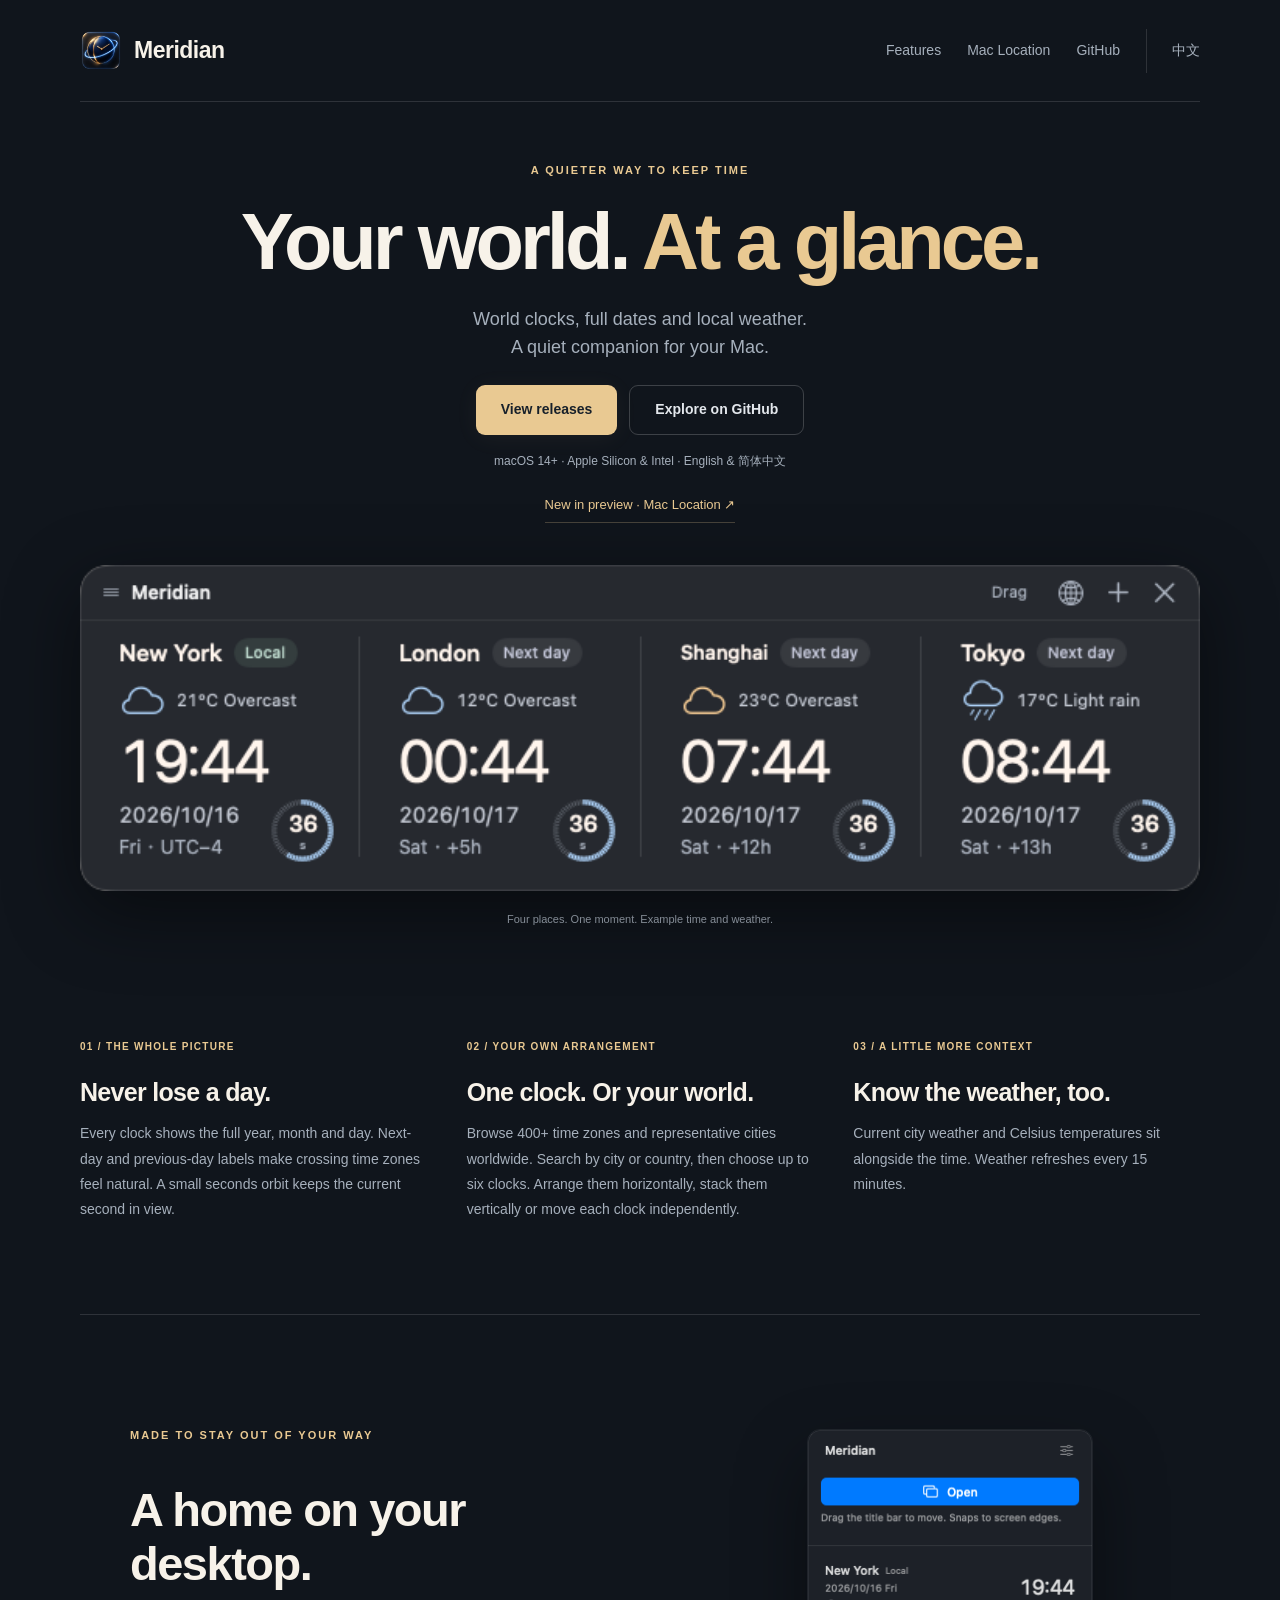
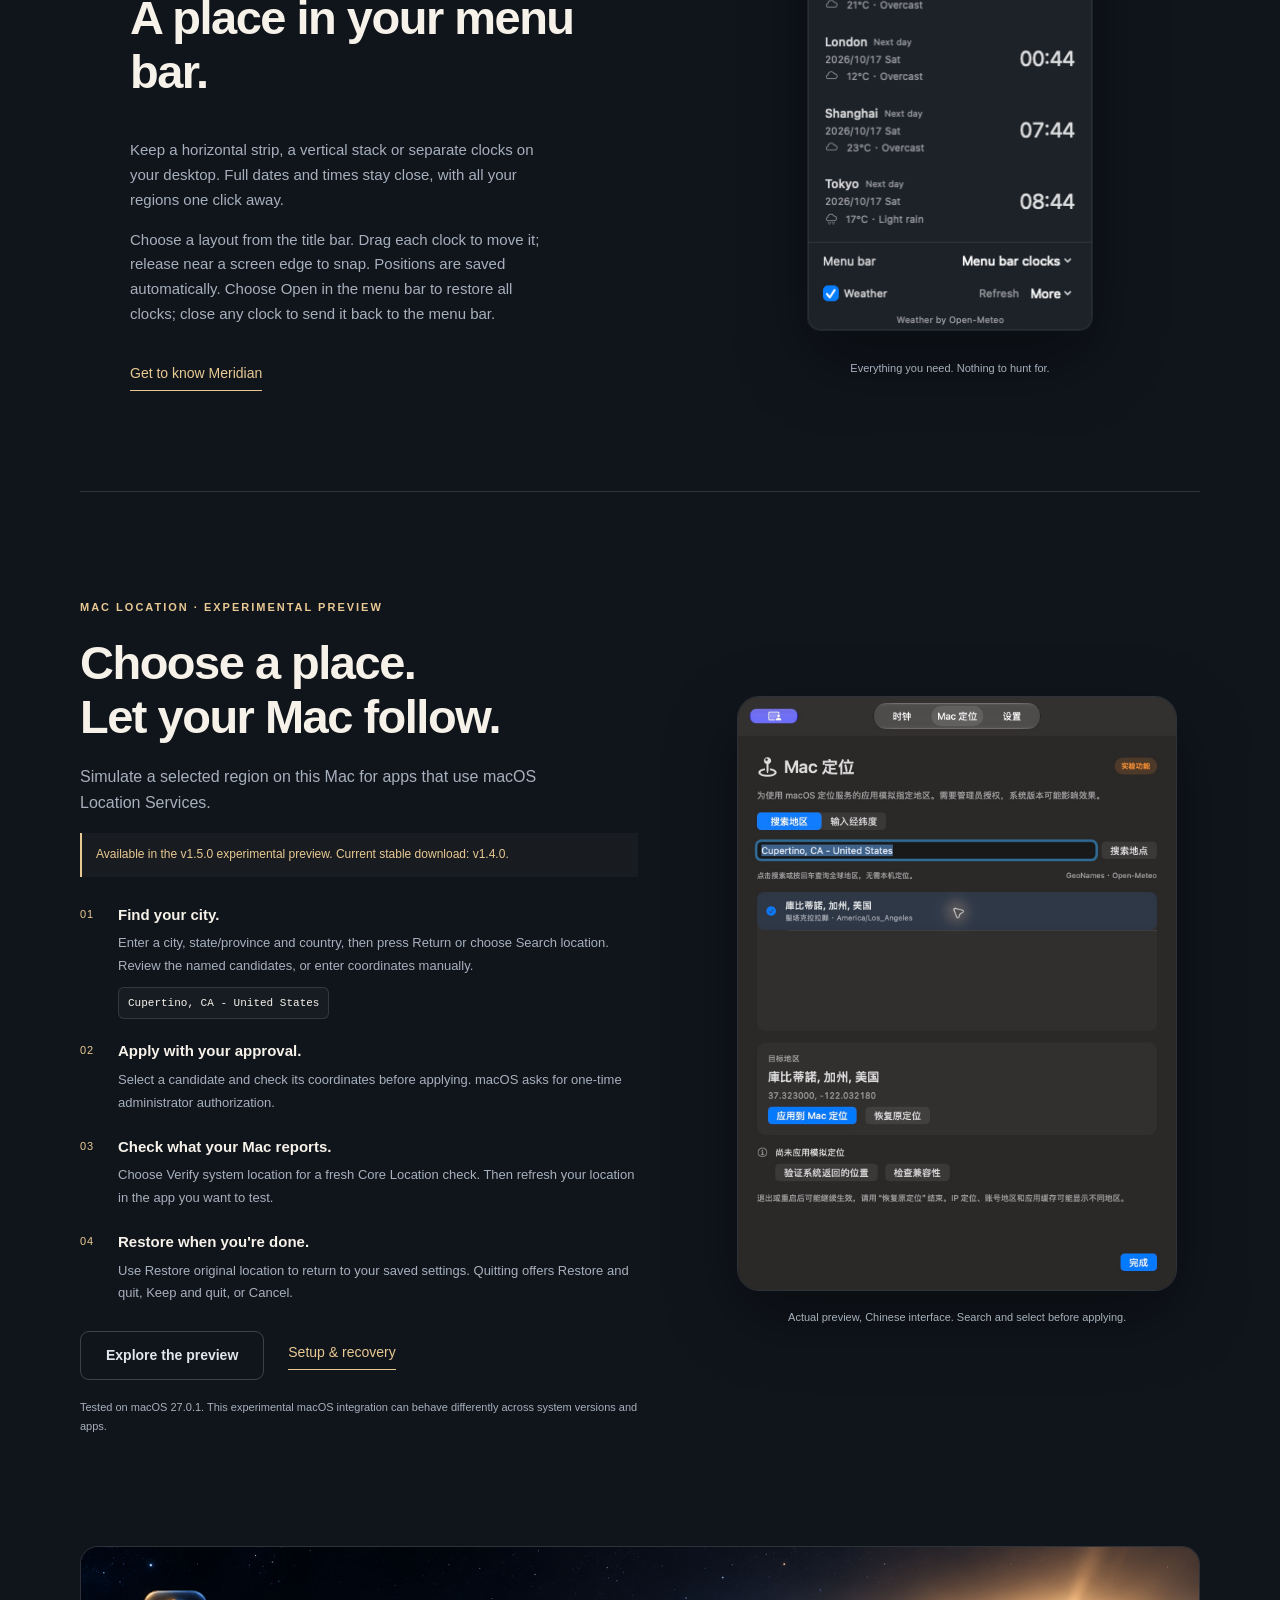
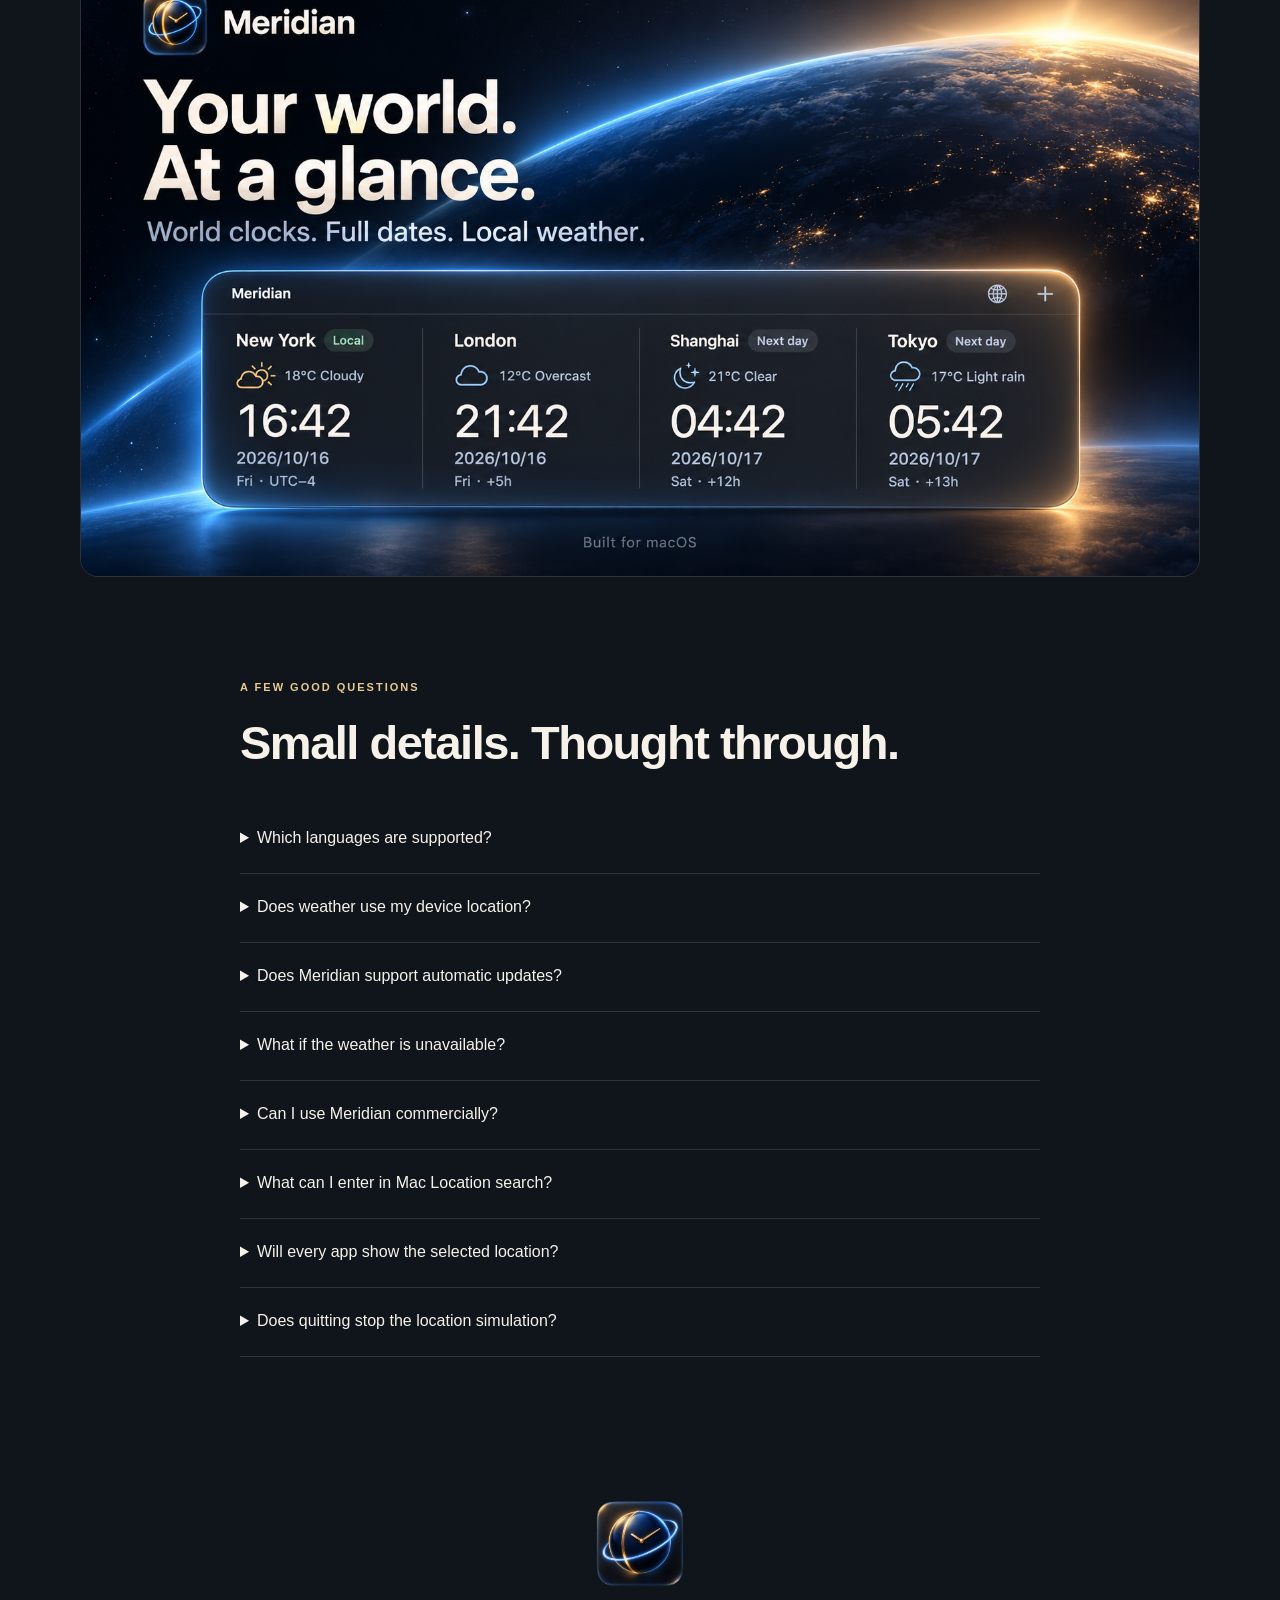
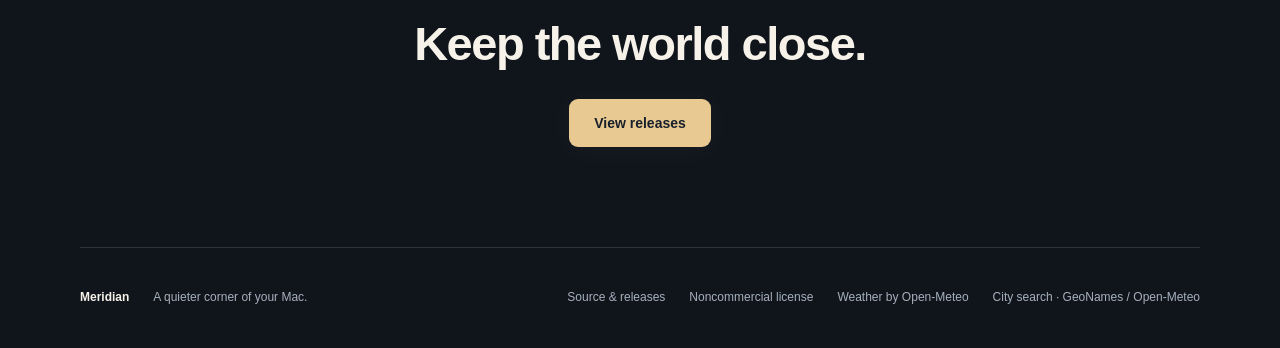
==== commit 008f8fe8: "docs: showcase the experimental Mac Location preview on website" ====
--- a/docs/index.html
+++ b/docs/index.html
@@ -3,9 +3,9 @@
 <head>
   <meta charset="utf-8"><meta name="viewport" content="width=device-width, initial-scale=1">
   <title>Meridian — Your world. At a glance.</title>
-  <meta name="description" content="World clocks, full dates and local weather, on your Mac desktop and menu bar. English and Simplified Chinese.">
+  <meta name="description" content="World clocks, full dates and weather for Mac. Explore the experimental Mac Location preview with worldwide city search, location verification and restore. English and Simplified Chinese.">
   <meta property="og:title" content="Meridian — Your world. At a glance.">
-  <meta property="og:description" content="World clocks. Full dates. Local weather. Built for macOS.">
+  <meta property="og:description" content="World clocks, full dates and weather. Now preview Mac Location: search a city, simulate, verify and restore.">
   <meta property="og:type" content="website"><meta property="og:url" content="https://etongle.github.io/Meridian/">
   <meta property="og:image" content="https://etongle.github.io/Meridian/assets/promo-en.png">
   <meta name="twitter:card" content="summary_large_image">
@@ -15,7 +15,7 @@
 </head>
 <body>
 <a class="skip" href="#main" data-i18n="skip">Skip to content</a>
-<header class="nav wrap"><a class="wordmark" href="#" aria-label="Meridian home"><img src="assets/app-icon.png" alt="" width="42" height="42">Meridian</a><nav aria-label="Main navigation"><a href="#features" data-i18n="featuresNav">Features</a><a href="https://github.com/etongle/Meridian">GitHub</a><button id="language" type="button" aria-label="Switch to Simplified Chinese">中文</button></nav></header>
+<header class="nav wrap"><a class="wordmark" href="#" aria-label="Meridian home"><img src="assets/app-icon.png" alt="" width="42" height="42">Meridian</a><nav aria-label="Main navigation"><a href="#features" data-i18n="featuresNav">Features</a><a href="#mac-location" data-i18n="locationNav">Mac Location</a><a class="github-nav" href="https://github.com/etongle/Meridian">GitHub</a><button id="language" type="button" aria-label="Switch to Simplified Chinese">中文</button></nav></header>
 <main id="main">
 <section class="hero wrap">
   <p class="eyebrow" data-i18n="eyebrow">A QUIETER WAY TO KEEP TIME</p>
@@ -23,6 +23,7 @@
   <p class="intro" data-i18n="intro">World clocks, full dates and local weather.<br>A quiet companion for your Mac.</p>
   <div class="actions"><a class="button primary download-link" href="https://github.com/etongle/Meridian/releases" data-i18n="download">View releases</a><a class="button secondary" href="https://github.com/etongle/Meridian" data-i18n="source">Explore on GitHub</a></div>
   <p class="requirements" data-i18n="requirements">macOS 14+ · Apple Silicon & Intel · English & 简体中文</p>
+  <a class="preview-link" href="#mac-location" data-i18n="heroPreview">New in preview · Mac Location ↗</a>
   <figure class="product"><img src="assets/widget.png" width="720" height="210" alt="Meridian desktop widget showing New York, London, Shanghai and Tokyo with full dates and weather"><figcaption data-i18n="caption">Four places. One moment. Example time and weather.</figcaption></figure>
 </section>
 <section id="features" class="features wrap">
@@ -31,15 +32,35 @@
   <article><p class="number">03 / <span data-i18n="feature3Tag">A LITTLE MORE CONTEXT</span></p><h2 data-i18n="feature3Title">Know the weather, too.</h2><p data-i18n="feature3">Current city weather and Celsius temperatures sit alongside the time. Weather refreshes every 15 minutes.</p></article>
 </section>
 <section class="story wrap"><div><p class="eyebrow" data-i18n="storyTag">MADE TO STAY OUT OF YOUR WAY</p><h2 data-i18n="storyTitle">A home on your desktop.<br>A place in your menu bar.</h2><p data-i18n="storyBody">Keep a horizontal strip, a vertical stack or separate clocks on your desktop. Full dates and times stay close, with all your regions one click away.</p><p data-i18n="storyBody2">Choose a layout from the title bar. Drag each clock to move it; release near a screen edge to snap. Positions are saved automatically. Choose Open in the menu bar to restore all clocks; close any clock to send it back to the menu bar.</p><a class="text-link" href="https://github.com/etongle/Meridian#getting-started" data-i18n="gettingStarted">Get to know Meridian</a></div><figure class="detail"><img src="assets/widget-popover.png" alt="Meridian menu bar panel with full dates, times and weather" loading="lazy" width="286" height="504"><figcaption data-i18n="detailCaption">Everything you need. Nothing to hunt for.</figcaption></figure></section>
+<section id="mac-location" class="location wrap" aria-labelledby="location-heading">
+  <div class="location-copy">
+    <p class="eyebrow" data-i18n="locationTag">MAC LOCATION · EXPERIMENTAL PREVIEW</p>
+    <h2 id="location-heading" data-i18n="locationTitle">Choose a place.<br>Let your Mac follow.</h2>
+    <p class="location-intro" data-i18n="locationIntro">Simulate a selected region on this Mac for apps that use macOS Location Services.</p>
+    <p class="location-availability" data-i18n="locationAvailability">Available in the v1.5.0 experimental preview. Current stable download: <span class="stable-version">v1.4.0</span>.</p>
+    <ol class="location-steps">
+      <li><h3 data-i18n="locationSearchTitle">Find your city.</h3><p data-i18n="locationSearchBody">Enter a city, state/province and country, then press Return or choose Search location. Review the named candidates, or enter coordinates manually.</p><code>Cupertino, CA - United States</code></li>
+      <li><h3 data-i18n="locationApplyTitle">Apply with your approval.</h3><p data-i18n="locationApplyBody">Select a candidate and check its coordinates before applying. macOS asks for one-time administrator authorization.</p></li>
+      <li><h3 data-i18n="locationVerifyTitle">Check what your Mac reports.</h3><p data-i18n="locationVerifyBody">Choose Verify system location for a fresh Core Location check. Then refresh your location in the app you want to test.</p></li>
+      <li><h3 data-i18n="locationRestoreTitle">Restore when you're done.</h3><p data-i18n="locationRestoreBody">Use Restore original location to return to your saved settings. Quitting offers Restore and quit, Keep and quit, or Cancel.</p></li>
+    </ol>
+    <div class="location-actions"><a class="button secondary" href="https://github.com/etongle/Meridian/tree/feature/mac-location" data-i18n="locationPreviewCTA">Explore the preview</a><a class="text-link" href="https://github.com/etongle/Meridian/blob/feature/mac-location/docs/mac-location.md" data-i18n="locationGuideCTA">Setup & recovery</a></div>
+    <p class="location-note" data-i18n="locationNote">Tested on macOS 27.0.1. This experimental macOS integration can behave differently across system versions and apps.</p>
+  </div>
+  <figure class="location-preview"><img id="location-image" src="assets/mac-location-preview.jpg" alt="Actual Meridian preview in Chinese, showing the Cupertino, California, United States query and selected coordinates" width="1200" height="1624" loading="lazy"><figcaption data-i18n="locationCaption">Actual preview, Chinese interface. Search and select before applying.</figcaption></figure>
+</section>
 <section class="campaign wrap"><img id="campaign-image" src="assets/promo-en.png" alt="Meridian launch artwork: your world at a glance" loading="lazy" width="1672" height="941"></section>
 <section class="faq wrap"><p class="eyebrow" data-i18n="faqTag">A FEW GOOD QUESTIONS</p><h2 data-i18n="faqTitle">Small details. Thought through.</h2>
 <details><summary data-i18n="q1">Which languages are supported?</summary><p data-i18n="a1">English is the default. Switch to Simplified Chinese in Settings without restarting the app.</p></details>
-<details><summary data-i18n="q2">Does weather use my device location?</summary><p data-i18n="a2">No location permission is requested. Weather comes from Open-Meteo for each clock’s city. The local clock uses the city represented by your system time zone.</p></details>
+<details><summary data-i18n="q2">Does weather use my device location?</summary><p data-i18n="a2">Weather uses Open-Meteo for each clock’s city without requesting device location. The local clock follows your system time zone. The separate Mac Location preview requests location permission when you choose Verify system location.</p></details>
 <details><summary data-i18n="q3">Does Meridian support automatic updates?</summary><p data-i18n="a3">Sparkle powers automatic update checks and optional background downloads. Release archives are signed and verified before installation.</p></details>
 <details><summary data-i18n="q4">What if the weather is unavailable?</summary><p data-i18n="a4">Your clocks keep running. Meridian labels unavailable or outdated weather clearly, and you can turn weather off at any time.</p></details>
 <details><summary data-i18n="q5">Can I use Meridian commercially?</summary><p data-i18n="a5">Meridian is available under PolyForm Noncommercial 1.0.0. Permitted noncommercial use, modification and redistribution are allowed under the license. Commercial use is not granted.</p></details>
+<details><summary data-i18n="q6">What can I enter in Mac Location search?</summary><p data-i18n="a6">Try Cupertino, CA - United States or Toronto, Ontario - Canada. City, state/province and country help distinguish similar place names. Online city search sends your query to Open-Meteo, using GeoNames data, and works with device Location Services turned off. You can also enter decimal latitude and longitude manually.</p></details>
+<details><summary data-i18n="q7">Will every app show the selected location?</summary><p data-i18n="a7">Apps that use macOS Core Location can receive the simulated region. Apps that use your IP address, account region or cached data may show something different. Mac Location does not change your IP address or account country.</p></details>
+<details><summary data-i18n="q8">Does quitting stop the location simulation?</summary><p data-i18n="a8">Simulation can continue after quitting or restarting. Choose Restore original location, or Restore and quit, to end it and restore the original simulation settings. macOS may ask for administrator authorization again.</p></details>
 </section>
 <section class="closing wrap"><img src="assets/app-icon.png" width="96" height="96" alt="Meridian app icon" loading="lazy"><h2 data-i18n="closing">Keep the world close.</h2><a class="button primary download-link" href="https://github.com/etongle/Meridian/releases" data-i18n="download">View releases</a></section>
 </main>
-<footer class="wrap"><span>Meridian</span><p data-i18n="footer">A quieter corner of your Mac.</p><a href="https://github.com/etongle/Meridian" data-i18n="footerSource">Source & releases</a><a href="https://github.com/etongle/Meridian/blob/main/LICENSE" data-i18n="license">Noncommercial license</a><a href="https://open-meteo.com/" data-i18n="weatherCredit">Weather by Open-Meteo</a></footer>
+<footer class="wrap"><span>Meridian</span><p data-i18n="footer">A quieter corner of your Mac.</p><a href="https://github.com/etongle/Meridian" data-i18n="footerSource">Source & releases</a><a href="https://github.com/etongle/Meridian/blob/main/LICENSE" data-i18n="license">Noncommercial license</a><a href="https://open-meteo.com/" data-i18n="weatherCredit">Weather by Open-Meteo</a><a href="https://open-meteo.com/en/docs/geocoding-api" data-i18n="cityCredit">City search · GeoNames / Open-Meteo</a></footer>
 </body></html>
--- a/docs/style.css
+++ b/docs/style.css
@@ -1,4 +1,23 @@
 :root{color-scheme:dark;--bg:#10151c;--fg:#f7f2e9;--muted:#a6b0bc;--gold:#e9c992;--line:#ffffff20;font-family:-apple-system,BlinkMacSystemFont,"Segoe UI",sans-serif;scroll-behavior:smooth}*{box-sizing:border-box}body{margin:0;background:var(--bg);color:var(--fg);font-size:16px;line-height:1.65}a{color:inherit;text-decoration:none}button,a,summary{-webkit-tap-highlight-color:transparent}button,summary{cursor:pointer}a:focus-visible,button:focus-visible,summary:focus-visible{outline:2px solid var(--gold);outline-offset:5px}.wrap{width:min(1120px,calc(100% - 64px));margin:auto}.nav{display:flex;align-items:center;justify-content:space-between;min-height:102px;border-bottom:1px solid var(--line)}.wordmark{display:flex;align-items:center;gap:12px;font-size:23px;font-weight:650;letter-spacing:-.5px}.wordmark img{object-fit:contain}nav{display:flex;align-items:center;gap:26px;font-size:14px}nav a,nav button{min-height:44px;display:inline-flex;align-items:center;color:var(--muted);transition:color .18s}nav a:hover,nav button:hover{color:var(--fg)}nav button{border:0;border-left:1px solid var(--line);padding:0 0 0 25px;background:none;font:inherit}.hero{text-align:center;padding-top:86px}.eyebrow,.number{font-size:11px;letter-spacing:2px;font-weight:600;color:var(--gold)}h1{font-size:clamp(64px,8.3vw,108px);line-height:1.04;letter-spacing:-6px;font-weight:600;margin:26px 0}h1 span{color:var(--gold)}.intro{color:var(--muted);font-size:21px;line-height:1.55}.actions{display:flex;gap:12px;justify-content:center;margin-top:30px}.button{display:inline-flex;justify-content:center;align-items:center;padding:12px 25px;border-radius:9px;min-height:48px;font-size:14px;font-weight:600;transition:background .18s,box-shadow .18s}.primary{background:var(--gold);color:#17202a;box-shadow:0 3px 25px #e9c9920e}.primary:hover{background:#f6dcae;box-shadow:0 3px 30px #e9c99225}.secondary{border:1px solid #ffffff30;color:#e3e7ec}.secondary:hover{background:#ffffff09}.requirements{margin-top:17px;font-size:12px;color:var(--muted)}figure{margin:0}.product{margin-top:70px}.product img{display:block;width:100%;height:auto;filter:drop-shadow(0 22px 38px #0007)}figcaption{font-size:11px;color:var(--muted);margin-top:19px}.features{display:grid;grid-template-columns:repeat(3,minmax(0,1fr));gap:40px;padding-top:100px;padding-bottom:92px;border-bottom:1px solid var(--line)}.features h2{font-size:25px;letter-spacing:-.7px;line-height:1.25;margin:22px 0 13px}.features p:not(.number){color:var(--muted);font-size:14px;line-height:1.8;margin:0}.number{font-size:10px;letter-spacing:1.3px}.story{display:grid;grid-template-columns:1.3fr 1fr;gap:100px;align-items:center;padding:100px 50px}.story h2,.faq h2,.closing h2{font-size:clamp(32px,4vw,47px);font-weight:550;letter-spacing:-1.5px;line-height:1.15}.story p:not(.eyebrow){font-size:15px;color:var(--muted);max-width:420px}.text-link{display:inline-block;margin-top:20px;padding-bottom:5px;border-bottom:1px solid var(--gold);font-size:14px;color:var(--gold)}.detail{text-align:center}.detail img{width:min(100%,286px);height:auto;border:1px solid #ffffff10;border-radius:13px;box-shadow:0 30px 70px #0006}.campaign img{width:100%;height:auto;display:block;border:1px solid var(--line);border-radius:18px}.faq{max-width:800px;padding:90px 0 40px}.faq h2{margin-top:20px;margin-bottom:35px}details{border-bottom:1px solid var(--line);padding:20px 0}summary{font-size:16px;min-height:28px}details p{color:var(--muted);font-size:14px;line-height:1.8;max-width:680px}.closing{text-align:center;padding:100px 0}.closing h2{margin:16px 0 28px}.closing img{object-fit:contain}footer{border-top:1px solid var(--line);display:flex;align-items:center;gap:24px;flex-wrap:wrap;padding:28px 0;font-size:12px;color:var(--muted)}footer span{color:var(--fg);font-weight:600}footer p{margin-right:auto}footer a:hover{color:var(--gold)}.skip{position:absolute;left:20px;top:-100px;z-index:10;background:var(--fg);color:var(--bg);padding:10px}.skip:focus{top:10px}@media(max-width:760px){.wrap{width:calc(100% - 40px)}.nav{min-height:86px}nav{gap:16px;font-size:12px}nav button{padding-left:16px}.wordmark{font-size:20px;gap:7px}.wordmark img{width:34px;height:34px}.hero{padding-top:64px}h1{letter-spacing:-3.5px}.intro{font-size:17px}.product{margin-top:45px}.features{grid-template-columns:1fr;gap:35px;padding:65px 0}.features h2{margin-top:12px}.story{grid-template-columns:1fr;gap:45px;padding:65px 0}.story p:not(.eyebrow){max-width:100%}.detail img{max-width:286px}.faq{padding-top:65px}.closing{padding:70px 0}.actions{flex-wrap:wrap}.campaign img{border-radius:10px}footer{gap:12px 20px}footer p{flex-basis:65%;margin:0}nav a:first-child{display:none}}@media(prefers-reduced-motion:reduce){:root{scroll-behavior:auto}*{transition:none!important}}
 
 .icon-detail img{width:280px;max-width:100%;border:0;border-radius:0;box-shadow:none}
+.preview-link{display:inline-block;margin-top:5px;color:var(--gold);font-size:13px;padding:6px 0;border-bottom:1px solid #e9c99240}
+.location{display:grid;grid-template-columns:1.15fr 1fr;gap:76px;align-items:center;padding:95px 0 110px;border-top:1px solid var(--line);scroll-margin-top:28px}
+.location h2{font-size:clamp(34px,4vw,47px);font-weight:550;letter-spacing:-1.5px;line-height:1.15;margin:20px 0}
+.location-intro{font-size:16px;color:var(--muted);max-width:490px}
+.location-availability{font-size:12px;color:var(--gold);padding:12px 14px;border-left:2px solid var(--gold);background:#e9c99208}
+.location-steps{list-style:none;counter-reset:location-step;padding:0;margin:26px 0}
+.location-steps li{counter-increment:location-step;position:relative;padding-left:38px;margin:20px 0}
+.location-steps li:before{content:counter(location-step,decimal-leading-zero);position:absolute;left:0;top:2px;color:var(--gold);font-size:11px;letter-spacing:1px}
+.location-steps h3{font-size:15px;font-weight:600;margin:0 0 5px}
+.location-steps p{font-size:13px;line-height:1.75;color:var(--muted);margin:0}
+.location-steps code{display:inline-block;font-size:11px;line-height:1.5;margin-top:9px;padding:7px 9px;color:var(--fg);background:#ffffff08;border:1px solid var(--line);border-radius:6px;overflow-wrap:anywhere}
+.location-actions{display:flex;flex-wrap:wrap;align-items:center;gap:12px 24px}
+.location-actions .text-link{margin:0}
+.location-note{font-size:11px;color:var(--muted);line-height:1.7;margin:18px 0 0}
+.location-preview{text-align:center;min-width:0}
+.location-preview img{display:block;width:100%;max-width:440px;height:auto;margin:auto;border:1px solid var(--line);border-radius:22px;box-shadow:0 25px 70px #0006}
+.location-preview figcaption{max-width:380px;margin:18px auto 0;line-height:1.6}
+@media(max-width:760px){.location{grid-template-columns:1fr;gap:36px;padding:65px 0}.location-preview img{max-width:390px}.location-intro{max-width:100%}nav{gap:14px}}
+@media(max-width:390px){nav .github-nav{display:none}.location-steps li{padding-left:30px}}
 @media(min-width:1000px){.hero{padding-top:48px}h1{font-size:clamp(56px,6.2vw,84px);letter-spacing:-4px;margin:22px 0}h1 br{display:none}h1 span{margin-left:.18em}.intro{font-size:18px;margin:16px 0}.actions{margin-top:24px}.product{margin-top:42px}}
